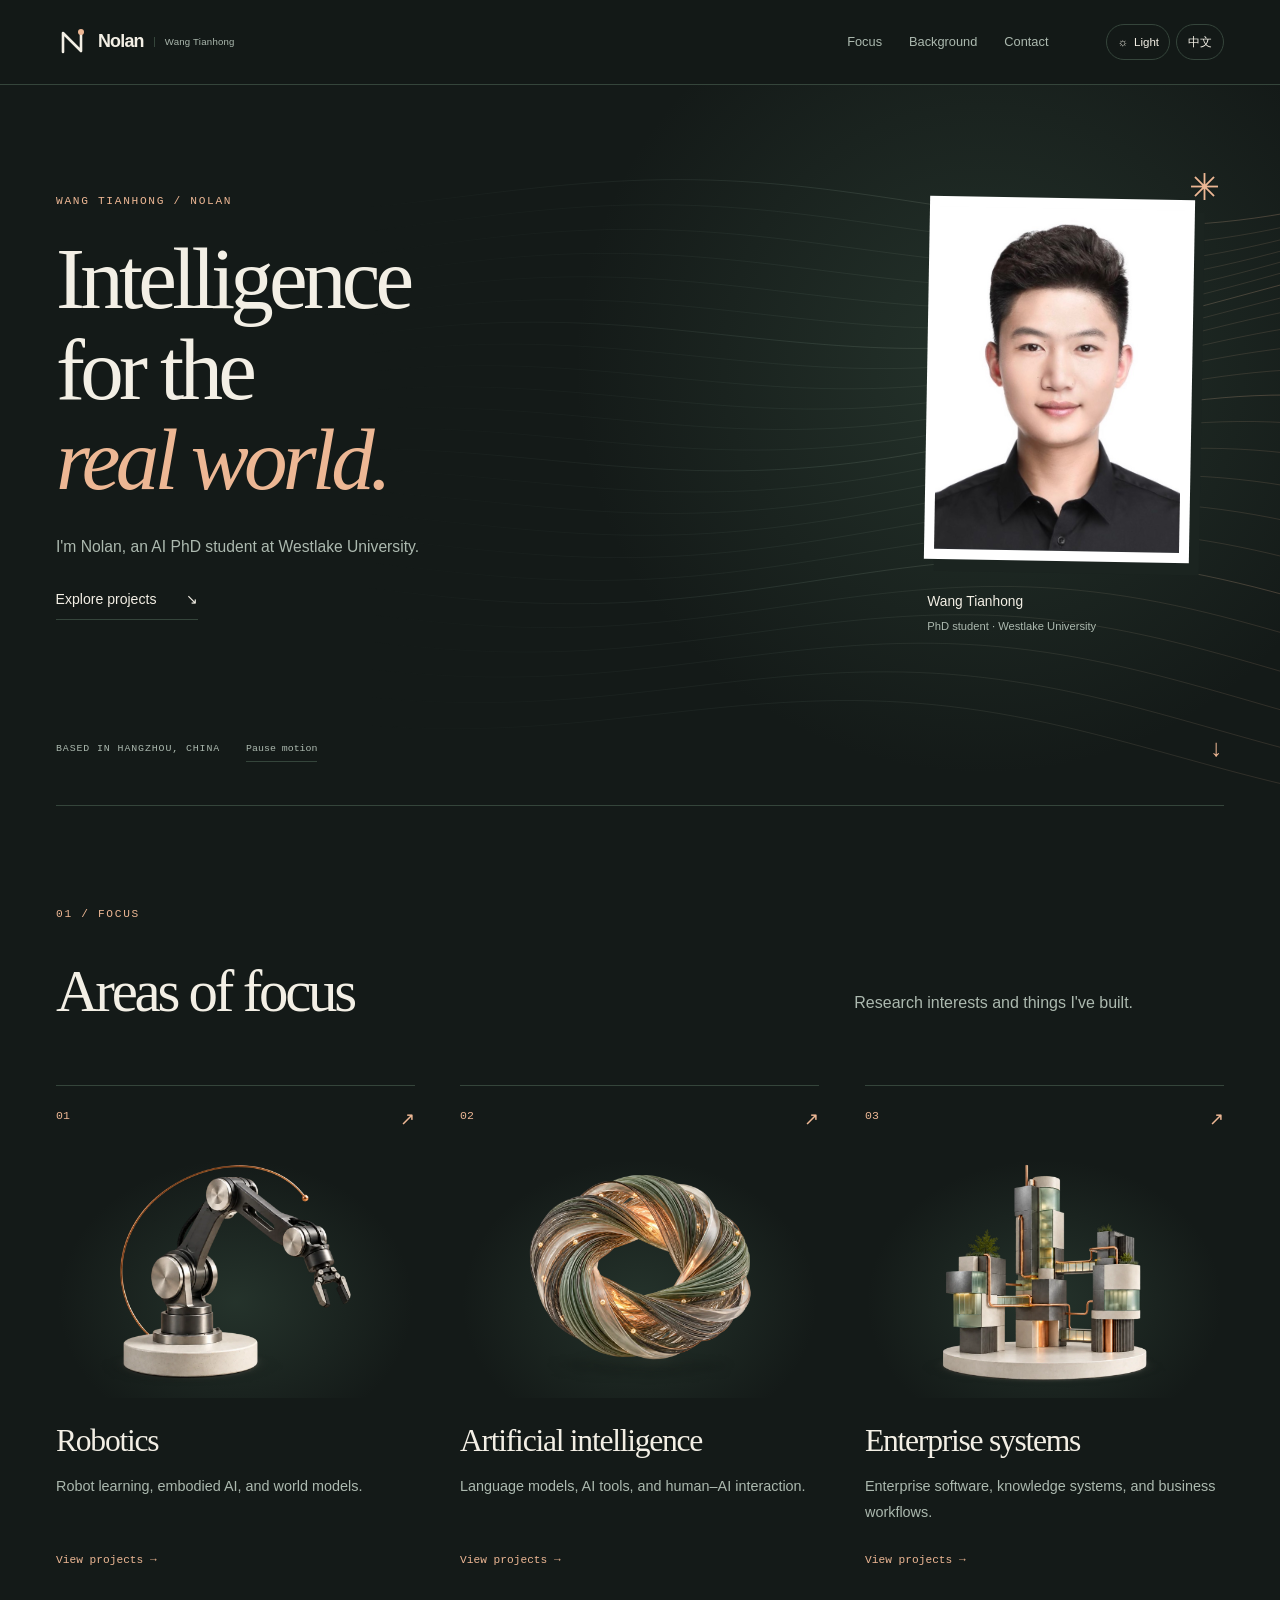
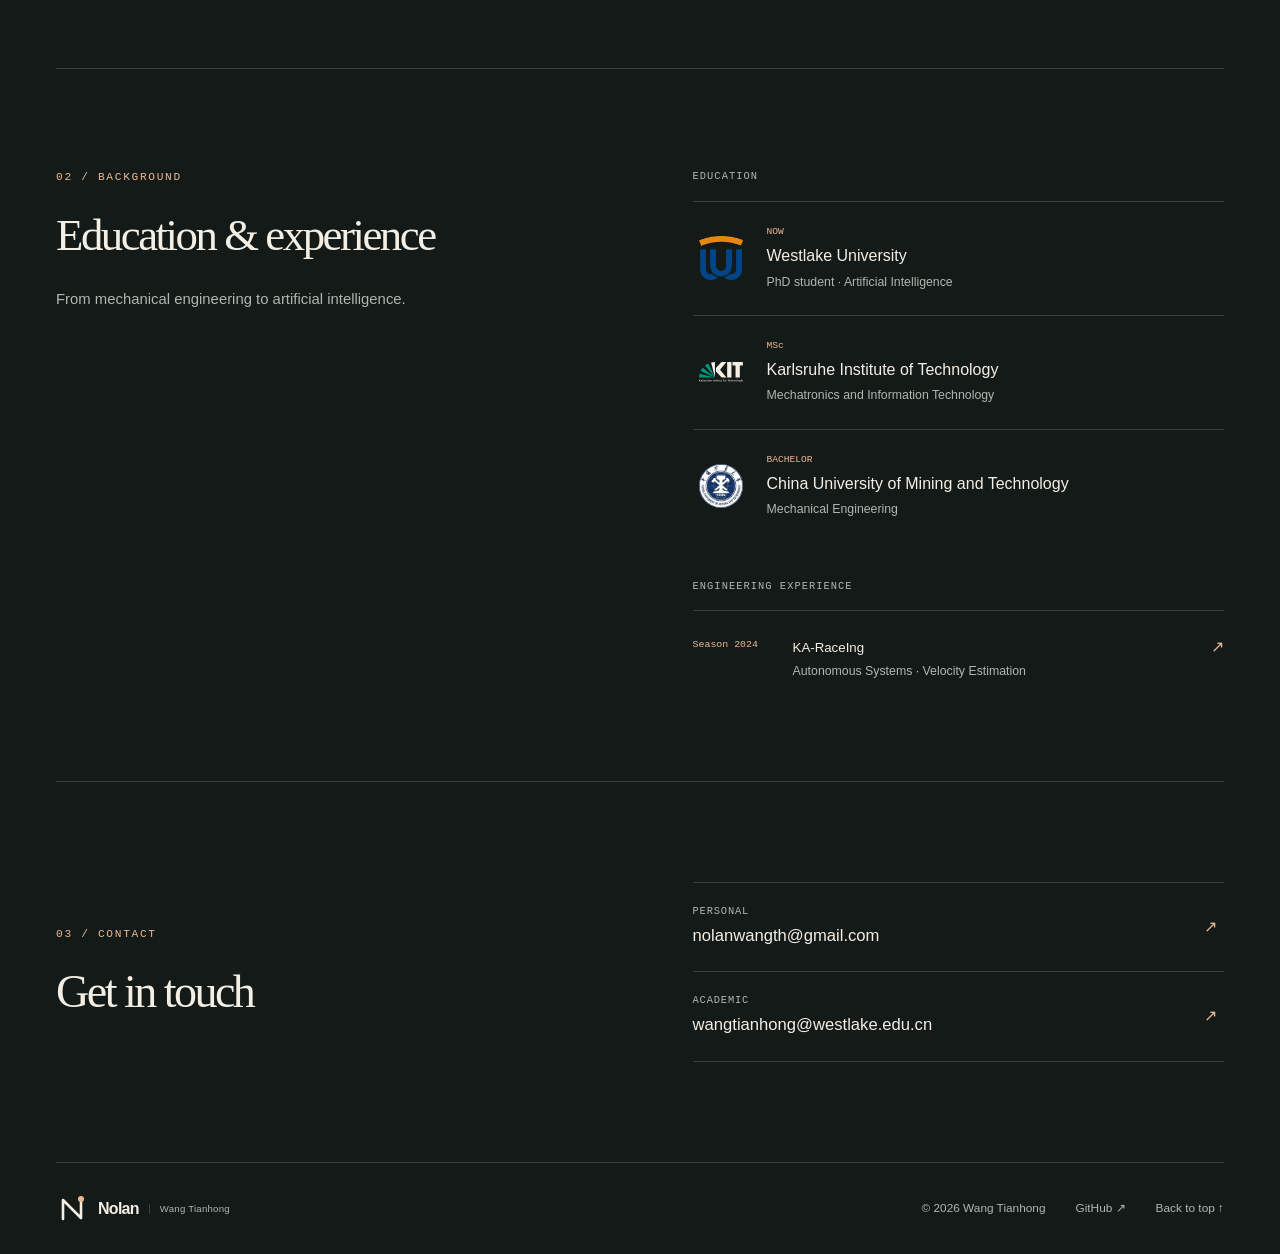
==== index.html @ 2c129ea7 "Draft Nolan identity and align Wang Tianhong bilingual names" ====
<!doctype html>
<html lang="en" data-theme="dark">
<head>
  <meta charset="utf-8">
  <meta name="viewport" content="width=device-width, initial-scale=1">
  <title>Nolan — Robotics, AI &amp; Systems</title>
  <meta name="description" content="Wang Tianhong (Nolan), AI PhD student at Westlake University. Research and engineering in robotics, artificial intelligence, and enterprise software.">
  <meta name="theme-color" content="#141a18">
  <meta property="og:title" content="Nolan — Robotics, AI &amp; Systems">
  <meta property="og:description" content="Wang Tianhong (Nolan), AI PhD student at Westlake University. Research and engineering in robotics, artificial intelligence, and enterprise software.">
  <meta property="og:type" content="website">
  <meta property="og:url" content="https://nolanwangth.github.io/">
  <link rel="canonical" href="https://nolanwangth.github.io/">
  <link rel="icon" type="image/svg+xml" href="assets/nolan-favicon.svg">
  <script src="preferences.js"></script>
  <link rel="stylesheet" href="style.css">
  <script src="content.js" defer></script>
  <script src="script.js" defer></script>
</head>
<body>
  <a class="skip" href="#main" data-i18n="skip">Skip to content</a>
  <div class="scroll-progress" aria-hidden="true"></div>
  <header class="header">
    <div class="header-inner wrap">
      <a class="brand" href="#main" aria-label="Nolan home" data-i18n-aria-label="brand.home"><svg class="brand-symbol" xmlns="http://www.w3.org/2000/svg" viewBox="0 0 32 32" aria-hidden="true" focusable="false"><path d="M7 26V7L25 25V6" fill="none" stroke="currentColor" stroke-width="2.6" stroke-linecap="round" stroke-linejoin="round"/><circle class="brand-node" cx="25" cy="6" r="3"/></svg><span class="brand-name">Nolan</span><span class="brand-identity" data-i18n="brand.identity">Wang Tianhong</span></a>
      <nav aria-label="Main navigation" data-i18n-aria-label="nav.label">
        <a href="#directions" data-i18n="nav.directions">Focus</a>
        <a href="#about" data-i18n="nav.about">Background</a>
        <a href="#contact" data-i18n="nav.contact">Contact</a>
      </nav>
      <div class="preferences" aria-label="Display preferences" data-i18n-aria-label="preferences">
        <button id="theme-toggle" type="button" aria-label="Switch to light theme"><span aria-hidden="true">☼</span><span class="control-label">Light</span></button>
        <button id="language-toggle" type="button" aria-label="切换到中文" lang="zh-CN">中文</button>
      </div>
    </div>
  </header>
  <main id="main">
    <section class="hero" aria-labelledby="hero-title">
      <canvas class="hero-field" aria-hidden="true"></canvas>
      <div class="hero-inner wrap">
        <div class="hero-copy">
          <p class="eyebrow" data-i18n="hero.identity">WANG TIANHONG / NOLAN</p>
          <h1 id="hero-title"><span data-i18n="hero.line1">Intelligence</span><span data-i18n="hero.line2">for the</span><em data-i18n="hero.line3">real world.</em></h1>
          <p class="hero-intro" data-i18n="hero.intro">I'm Nolan, an AI PhD student at Westlake University.</p>
          <a class="text-link" href="#directions"><span data-i18n="hero.explore">Explore projects</span><span aria-hidden="true">↘</span></a>
        </div>
        <figure class="portrait">
          <div class="photo-mat"><img src="assets/tianhong-wang.jpg" alt="Portrait of Wang Tianhong" data-i18n-alt="portrait.alt" width="598" height="837" fetchpriority="high"></div>
          <figcaption><strong data-i18n="portrait.name">Wang Tianhong</strong><span data-i18n="portrait.caption">PhD student · Westlake University</span></figcaption>
          <span class="portrait-mark" aria-hidden="true">✳</span>
        </figure>
        <div class="hero-foot"><span data-i18n="hero.location">BASED IN HANGZHOU, CHINA</span><button id="motion-toggle" type="button" aria-pressed="false" data-i18n="motion.pause">Pause motion</button><a href="#directions" aria-label="Scroll to directions" data-i18n-aria-label="hero.scroll">↓</a></div>
      </div>
    </section>

    <section class="section directions wrap" id="directions" aria-labelledby="directions-title">
      <div class="section-heading reveal" id="work">
        <p class="eyebrow" data-i18n="directions.eyebrow">01 / FOCUS</p>
        <h2 id="directions-title" data-i18n="directions.title">Areas of focus</h2>
        <p class="section-intro" data-i18n="directions.intro">Research interests and things I've built.</p>
      </div>
      <div class="direction-grid">
        <a class="direction reveal" href="robotics.html" data-direction="robotics"><span class="direction-index">01</span><span class="direction-visual"><img src="assets/direction-robotics-cutout.webp" alt="A sculptural robotic arm" data-i18n-alt="art.robotics" width="1200" height="800" loading="lazy" decoding="async"></span><h3 data-i18n="directions.robotics">Robotics</h3><p data-i18n="directions.roboticsText">Robot learning, embodied AI, and world models.</p><span class="direction-note" data-i18n="page.view">View projects →</span></a>
        <a class="direction reveal" href="ai.html" data-direction="ai"><span class="direction-index">02</span><span class="direction-visual"><img src="assets/direction-ai-cutout.webp" alt="A flowing sculpture of interwoven filaments" data-i18n-alt="art.ai" width="1200" height="800" loading="lazy" decoding="async"></span><h3 data-i18n="directions.ai">Artificial intelligence</h3><p data-i18n="directions.aiText">Language models, AI tools, and human–AI interaction.</p><span class="direction-note" data-i18n="page.view">View projects →</span></a>
        <a class="direction reveal" href="systems.html" data-direction="systems"><span class="direction-index">03</span><span class="direction-visual"><img src="assets/direction-systems-cutout.webp" alt="A modular architectural sculpture" data-i18n-alt="art.systems" width="1200" height="800" loading="lazy" decoding="async"></span><h3 data-i18n="directions.systems">Enterprise systems</h3><p data-i18n="directions.systemsText">Enterprise software, knowledge systems, and business workflows.</p><span class="direction-note" data-i18n="page.view">View projects →</span></a>
      </div>
    </section>


    <section class="section about wrap" id="about" aria-labelledby="about-title">
      <div class="about-copy reveal"><p class="eyebrow" data-i18n="about.eyebrow">02 / BACKGROUND</p><h2 id="about-title" data-i18n="about.title">Education &amp; experience</h2><p data-i18n="about.intro">From mechanical engineering to artificial intelligence.</p></div>
      <div class="background-list reveal" id="background">
        <h3 class="background-label" data-i18n="about.education">Education</h3>
        <article class="education-row">
          <span class="school-mark westlake-mark"><img src="assets/school-westlake.png" alt="Westlake University logo" data-i18n-alt="about.westlakeLogo" width="56" height="56" loading="lazy"></span>
          <div><span class="degree-label" data-i18n="about.now">NOW</span><h3 data-i18n="about.westlake">Westlake University</h3><p data-i18n="about.phd">PhD student · Artificial Intelligence</p></div>
        </article>
        <article class="education-row">
          <span class="school-mark kit-mark"><img class="kit-light" src="assets/school-kit.svg" alt="Karlsruhe Institute of Technology logo" data-i18n-alt="about.kitLogo" width="56" height="56" loading="lazy"><img class="kit-dark" src="assets/school-kit-dark.svg" alt="Karlsruhe Institute of Technology logo" data-i18n-alt="about.kitLogo" width="56" height="56" loading="lazy"></span>
          <div><span class="degree-label" data-i18n="about.msc">MSc</span><h3 data-i18n="about.kit">Karlsruhe Institute of Technology</h3><p data-i18n="about.master">Mechatronics and Information Technology</p></div>
        </article>
        <article class="education-row">
          <span class="school-mark cumt-mark"><img src="assets/school-cumt.jpg" alt="China University of Mining and Technology logo" data-i18n-alt="about.cumtLogo" width="56" height="56" loading="lazy"></span>
          <div><span class="degree-label" data-i18n="about.bachelorLabel">BACHELOR</span><h3 data-i18n="about.cumt">China University of Mining and Technology</h3><p data-i18n="about.bachelor">Mechanical Engineering</p></div>
        </article>
        <div class="experience-group">
          <h3 class="background-label" data-i18n="about.experience">Engineering experience</h3>
          <a class="racing-note" href="https://www.ka-raceing.de/" target="_blank" rel="noopener noreferrer"><span data-i18n="about.season">Season 2024</span><div><strong>KA-RaceIng</strong><p data-i18n="about.racing">Autonomous Systems · Velocity Estimation</p></div><span aria-hidden="true">↗</span></a>
        </div>
      </div>
    </section>

    <section class="section contact wrap" id="contact" aria-labelledby="contact-title">
      <div class="reveal"><p class="eyebrow" data-i18n="contact.eyebrow">03 / CONTACT</p><h2 id="contact-title" data-i18n="contact.title">Get in touch</h2></div>
      <address class="contact-list reveal">
        <a href="mailto:nolanwangth@gmail.com"><span data-i18n="contact.personal">Personal</span><strong>nolanwangth@gmail.com</strong><span aria-hidden="true">↗</span></a>
        <a href="mailto:wangtianhong@westlake.edu.cn"><span data-i18n="contact.academic">Academic</span><strong>wangtianhong@westlake.edu.cn</strong><span aria-hidden="true">↗</span></a>
      </address>
    </section>
  </main>
  <footer class="footer wrap"><a class="brand" href="#main" aria-label="Nolan home" data-i18n-aria-label="brand.home"><svg class="brand-symbol" xmlns="http://www.w3.org/2000/svg" viewBox="0 0 32 32" aria-hidden="true" focusable="false"><path d="M7 26V7L25 25V6" fill="none" stroke="currentColor" stroke-width="2.6" stroke-linecap="round" stroke-linejoin="round"/><circle class="brand-node" cx="25" cy="6" r="3"/></svg><span class="brand-name">Nolan</span><span class="brand-identity" data-i18n="brand.identity">Wang Tianhong</span></a><span data-i18n="footer.copyright">© 2026 Wang Tianhong</span><a href="https://github.com/Nolanwangth" target="_blank" rel="noopener noreferrer">GitHub ↗</a><a href="#main" data-i18n="footer.top">Back to top ↑</a></footer>
</body>
</html>
---- style.css ----
:root {
  color-scheme: dark;
  --bg: #141a18;
  --surface: #1b2420;
  --text: #f3efe5;
  --muted: #acb9af;
  --line: #35453b;
  --accent: #edb794;
  --glow: #567c6440;
  --field: 174, 207, 188;
  --field-accent: 237, 183, 148;
  --header: #141a18ed;
}
:root[data-theme="light"] {
  color-scheme: light;
  --bg: #f4f1e9;
  --surface: #e9e8de;
  --text: #202e27;
  --muted: #526157;
  --line: #c9d0c3;
  --accent: #965035;
  --glow: #9eb89a40;
  --field: 61, 102, 74;
  --field-accent: 143, 89, 53;
  --header: #f4f1e9ed;
}
* { box-sizing: border-box; }
html { scroll-behavior: smooth; scroll-padding-top: 110px; }
body { margin: 0; color: var(--text); background: var(--bg); font: 16px/1.65 -apple-system, BlinkMacSystemFont, "Segoe UI", "PingFang SC", sans-serif; -webkit-font-smoothing: antialiased; }
a { color: inherit; text-decoration: none; }
button { color: inherit; font: inherit; cursor: pointer; }
a, button { -webkit-tap-highlight-color: transparent; }
a:focus-visible, button:focus-visible { outline: 2px solid var(--accent); outline-offset: 6px; }
::selection { color: var(--bg); background: var(--accent); }
.wrap { width: min(1240px, calc(100% - 112px)); margin-inline: auto; }
.skip { position: fixed; z-index: 40; left: 20px; top: -100px; padding: 8px 16px; color: var(--bg); background: var(--text); }
.skip:focus { top: 12px; }
.eyebrow { margin: 0 0 24px; font: .7rem/1.5 "SFMono-Regular", Consolas, monospace; letter-spacing: .15em; color: var(--accent); }
h1, h2, h3, p { margin-top: 0; }
h1, h2 { font-family: Georgia, "Times New Roman", serif; font-weight: 400; letter-spacing: -.055em; }
h2 { font-size: clamp(2.5rem, 4.6vw, 4.5rem); line-height: 1.12; margin-bottom: 26px; }
h2 > span, h2 > em { display: block; }
h2 em { color: var(--accent); font-weight: 400; }
.text-link { display: inline-flex; align-items: center; gap: 30px; border-bottom: 1px solid var(--line); padding-bottom: 8px; font-size: .88rem; }
.text-link:hover { color: var(--accent); }
.text-link > span:last-child { transition: transform .25s; }
.text-link:hover > span:last-child { transform: translate(3px, -3px); }
.scroll-progress { position: fixed; top: 0; left: 0; height: 2px; width: 100%; transform: scaleX(0); transform-origin: left; background: var(--accent); z-index: 40; pointer-events: none; }

/* A compact, persistent navigation makes both preferences available everywhere. */
.header { position: sticky; top: 0; z-index: 20; background: var(--header); backdrop-filter: blur(16px); border-bottom: 1px solid var(--line); }
.header-inner { min-height: 84px; display: flex; align-items: center; justify-content: space-between; gap: 24px; }
.brand { display: inline-flex; align-items: center; gap: 10px; color: var(--text); font: 600 1.12rem/1.1 -apple-system, BlinkMacSystemFont, "Segoe UI", sans-serif; letter-spacing: -.045em; white-space: nowrap; }
.brand-symbol { display: block; width: 32px; height: 32px; flex: 0 0 auto; }
.brand-node { fill: var(--accent); }
.brand-identity { font-size: .6rem; font-weight: 400; letter-spacing: .025em; color: var(--muted); padding-left: 10px; border-left: 1px solid var(--line); }
.brand:hover .brand-node { fill: var(--text); }
.header nav { display: flex; gap: 27px; margin-left: auto; margin-right: 34px; }
.header nav a { color: var(--muted); font-size: .8rem; }
.header nav a:hover { color: var(--text); }
.preferences { display: flex; align-items: center; gap: 6px; }
.preferences button { min-height: 36px; padding: 6px 10px; background: transparent; border: 1px solid var(--line); border-radius: 100px; font-size: .72rem; white-space: nowrap; }
.preferences button:hover { background: var(--surface); border-color: var(--accent); }
#theme-toggle { display: flex; gap: 6px; align-items: center; }
#language-toggle { min-width: 48px; }

/* The opening introduces the person; an ambient field suggests motion and learning. */
.hero { position: relative; overflow: hidden; isolation: isolate; }
.hero::before { content: ""; position: absolute; z-index: -2; width: 850px; height: 850px; max-width: 100vw; right: -10%; top: -20%; background: radial-gradient(ellipse, var(--glow), transparent 68%); animation: glow-drift 16s ease-in-out infinite alternate; }
.hero::after { content: ""; position: absolute; z-index: -2; inset: 0; pointer-events: none; opacity: .3; background-image: radial-gradient(var(--line) .65px, transparent .65px); background-size: 24px 24px; mask-image: linear-gradient(110deg, transparent 30%, #000); }
.hero-field { position: absolute; z-index: -1; inset: 0; width: 100%; height: 100%; pointer-events: none; }
.hero-inner { display: grid; grid-template-columns: minmax(0, 1.5fr) minmax(250px, .65fr); gap: 30px 7%; align-items: center; padding-top: 84px; padding-bottom: 28px; min-height: 720px; }
.hero h1 { margin: 0 0 26px; font-size: clamp(4rem, 6.8vw, 6.6rem); line-height: 1.04; }
.hero h1 > span, .hero h1 > em { display: block; }
.hero h1 > em { color: var(--accent); font-weight: 400; }
.hero-intro { max-width: 505px; margin-bottom: 25px; font-size: .98rem; line-height: 1.85; color: var(--muted); }
.portrait { position: relative; width: min(100%, 265px); margin: 20px auto 0; animation: portrait-float 9s ease-in-out infinite; }
.photo-mat { background: #fff; padding: 10px; transform: rotate(1deg); box-shadow: 10px 12px 0 var(--surface); }
.portrait img { display: block; width: 100%; height: auto; }
.portrait figcaption { padding-top: 30px; }
.portrait figcaption strong { display: block; font-size: .86rem; font-weight: 500; }
.portrait figcaption > span { display: block; font-size: .7rem; color: var(--muted); margin-top: 3px; }
.portrait-mark { position: absolute; right: -28px; top: -40px; color: var(--accent); font-size: 2.3rem; animation: mark-turn 32s linear infinite; }
.hero-foot { grid-column: 1 / -1; display: flex; gap: 26px; align-items: center; margin-top: 48px; color: var(--muted); font: .62rem/1.5 "SFMono-Regular", Consolas, monospace; letter-spacing: .09em; }
.hero-foot > a { margin-left: auto; font-size: 1.5rem; color: var(--accent); }
#motion-toggle { padding: 4px 0; background: transparent; border: 0; border-bottom: 1px solid var(--line); font: inherit; letter-spacing: 0; }

/* Open columns and ruled lists replace the former project cards and diagrams. */
.section { padding-block: 100px; border-top: 1px solid var(--line); }
.section-heading { display: grid; grid-template-columns: minmax(0, 1.5fr) minmax(0, .8fr); gap: 12px 9%; }
.section-heading .eyebrow { grid-column: 1 / -1; }
.section-heading h2 { margin-bottom: 0; }
.section-heading .section-intro { align-self: end; margin-bottom: 8px; }
.section-intro { max-width: 530px; color: var(--muted); font-size: 1rem; }
.direction-grid { display: grid; grid-template-columns: repeat(3, minmax(0, 1fr)); gap: 45px; margin-top: 60px; }
.direction { display: flex; flex-direction: column; border-top: 1px solid var(--line); padding-top: 23px; container-type: inline-size; transition: border-color .25s; }
.direction:hover { border-color: var(--accent); }
.direction-index { display: flex; justify-content: space-between; font: .72rem monospace; color: var(--accent); margin-bottom: 28px; }
.direction-index::after { content: "↗"; font-size: 1.1rem; transition: transform .25s; }
.direction:hover .direction-index::after { transform: translate(3px, -3px); }
.direction-visual { display: block; aspect-ratio: 3 / 2; width: 100%; overflow: hidden; background: radial-gradient(ellipse at 50% 60%, var(--glow), transparent 70%); margin-bottom: 25px; }
.direction-visual img { display: block; width: 100%; height: 100%; object-fit: cover; transition: transform .8s cubic-bezier(.2,.65,.25,1); }
.direction:hover .direction-visual img { transform: scale(1.045); }
.direction h3 { margin-bottom: 16px; font: normal clamp(1.2rem, 2.15vw, 2rem)/1.12 Georgia, serif; font-size: clamp(1.2rem, 8.8cqw, 2.35rem); letter-spacing: -.04em; white-space: nowrap; }
.direction:hover h3 { color: var(--accent); }
.direction:focus-visible h3 { color: var(--accent); }
.direction p { color: var(--muted); font-size: .9rem; line-height: 1.8; margin-bottom: 26px; }
.direction-note { margin-top: auto; color: var(--accent); font: .7rem/1.5 "SFMono-Regular", Consolas, monospace; }
.work-heading { display: flex; justify-content: space-between; align-items: end; gap: 30px; margin-bottom: 38px; }
.work-heading h2 { margin-bottom: 0; }
.work-heading .text-link { white-space: nowrap; }
.work-list { border-top: 1px solid var(--line); }
.work-row { display: grid; grid-template-columns: 120px minmax(0, 1fr) 28px; gap: 28px; align-items: center; padding: 28px 0; border-bottom: 1px solid var(--line); }
.work-category { font: .67rem/1.5 "SFMono-Regular", Consolas, monospace; color: var(--muted); }
.work-row h3 { margin: 0 0 5px; font: normal 1.85rem/1.2 Georgia, serif; letter-spacing: -.04em; }
.work-row p { color: var(--muted); font-size: .88rem; margin-bottom: 0; }
.work-row > div { transition: transform .3s ease; }
.work-row:hover > div { transform: translateX(7px); }
.work-row:hover h3 { color: var(--accent); }
.arrow { font-size: 1.3rem; color: var(--accent); transition: transform .3s ease; }
.work-row:hover .arrow { transform: translate(3px, -3px); }
.about { display: grid; grid-template-columns: minmax(0, 1fr) minmax(0, 1fr); gap: 9%; }
.about h2 { font-size: clamp(2.2rem, 3.5vw, 3.5rem); }
.about-copy > p:last-child { max-width: 470px; color: var(--muted); font-size: .93rem; line-height: 1.85; }
.background-list { align-self: center; }
.background-label { color: var(--muted); font: .65rem/1.5 "SFMono-Regular", Consolas, monospace; letter-spacing: .1em; text-transform: uppercase; margin-bottom: 16px; }
.education-row, .racing-note { display: grid; grid-template-columns: 56px minmax(0, 1fr); gap: 18px; border-top: 1px solid var(--line); padding: 23px 0; }
.degree-label { display: block; color: var(--accent); font: .6rem/1.5 "SFMono-Regular", Consolas, monospace; margin-bottom: 5px; }
.school-mark { display: grid; place-items: center; width: 56px; height: 56px; padding: 6px; align-self: center; }
.school-mark img { display: block; width: 100%; height: 100%; object-fit: contain; }
.westlake-mark img { object-fit: cover; object-position: left center; }
.kit-mark .kit-dark { display: none; }
[data-theme="dark"] .kit-mark .kit-light { display: none; }
[data-theme="dark"] .kit-mark .kit-dark { display: block; }
.cumt-mark img { border-radius: 50%; }
.experience-group { margin-top: 36px; }
.racing-note > span:first-child { color: var(--accent); font: .62rem/1.6 "SFMono-Regular", Consolas, monospace; padding-top: 3px; }
.education-row h3 { font-size: 1rem; font-weight: 500; line-height: 1.45; margin-bottom: 4px; }
.education-row p, .racing-note p { color: var(--muted); font-size: .77rem; margin-bottom: 0; }
.racing-note { grid-template-columns: 82px minmax(0, 1fr) auto; padding-bottom: 0; }
.racing-note strong { font-size: .83rem; font-weight: 500; }
.racing-note > span:last-child { color: var(--accent); }
.contact { display: grid; grid-template-columns: minmax(0, 1fr) minmax(0, 1fr); align-items: center; gap: 9%; }
.contact h2 { font-size: clamp(2.5rem, 3.6vw, 3.6rem); margin: 0; }
.contact-list { font-style: normal; }
.contact-list a { display: grid; grid-template-columns: minmax(0, 1fr) 20px; gap: 5px 16px; padding: 22px 0; border-bottom: 1px solid var(--line); }
.contact-list a:first-child { border-top: 1px solid var(--line); }
.contact-list a > span:first-child { color: var(--muted); font: .65rem monospace; text-transform: uppercase; letter-spacing: .08em; }
.contact-list strong { grid-column: 1; font-size: clamp(.83rem, 1.3vw, 1.1rem); font-weight: 400; overflow-wrap: anywhere; }
.contact-list a > span:last-child { grid-column: 2; grid-row: 1 / 3; align-self: center; color: var(--accent); }
.contact-list a:hover strong { color: var(--accent); }
.footer { display: flex; align-items: center; gap: 30px; border-top: 1px solid var(--line); padding-block: 30px; font-size: .74rem; color: var(--muted); }
.footer .brand { color: var(--text); font-size: 1rem; margin-right: auto; }
.footer a:hover { color: var(--accent); }

/* Independent direction pages use the same palette and a quieter opening. */
.direction-hero { position: relative; isolation: isolate; overflow: hidden; padding-block: 42px 70px; }
.back-link { margin-bottom: 80px; color: var(--muted); font-size: .76rem; }
.direction-hero h1 { margin-bottom: 22px; font-size: clamp(1.6rem, 6.5vw, 5.7rem); line-height: 1.12; white-space: nowrap; }
.direction-summary { max-width: 650px; color: var(--muted); font-size: 1.05rem; margin-bottom: 0; }
.direction-page #motion-toggle { display: block; margin-top: 24px; color: var(--muted); font-size: .66rem; }
.direction-hero > h1, .direction-summary { animation: rise-in .7s both; }
.direction-summary { animation-delay: .12s; }
.direction-orbit { position: absolute; z-index: -1; width: 380px; height: 380px; right: -60px; top: -60px; opacity: .25; pointer-events: none; }
.direction-orbit span { position: absolute; inset: 10%; border: 1px solid var(--accent); border-radius: 50%; animation: orbit-turn 24s linear infinite; }
.direction-orbit span:nth-child(2) { inset: 20%; animation-direction: reverse; animation-duration: 32s; }
.direction-orbit span:nth-child(3) { inset: 30%; animation-duration: 18s; }
.direction-orbit span::after { content: ""; position: absolute; top: 50%; left: -3px; width: 6px; height: 6px; background: var(--accent); border-radius: 50%; }
.project-section-heading { display: flex; align-items: center; justify-content: space-between; gap: 20px; margin-bottom: 22px; }
.project-section-heading h2 { font: 400 .78rem/1.5 -apple-system, BlinkMacSystemFont, "Segoe UI", sans-serif; letter-spacing: .02em; margin: 0; color: var(--muted); }
.project-section-heading > span { color: var(--accent); font: .7rem monospace; }
.direction-switch { margin-top: 76px; padding-block: 28px; border-top: 1px solid var(--line); }
.direction-switch .eyebrow { margin-bottom: 16px; font-size: .6rem; }
.direction-switch > div { display: flex; flex-wrap: wrap; gap: 18px 35px; }
.direction-switch a { font-size: .88rem; color: var(--muted); padding-bottom: 5px; border-bottom: 1px solid transparent; }
.direction-switch a:hover, .direction-switch a[aria-current="page"] { color: var(--accent); border-color: var(--accent); }
.page-contact { margin-block: 10px 65px; }
@keyframes orbit-turn { to { transform: rotate(360deg); } }

/* Motion never hides content unless the observer has been initialized. */
@keyframes glow-drift { to { transform: translate(-8%, 8%) scale(1.15); } }
@keyframes portrait-float { 50% { transform: translateY(-7px); } }
@keyframes mark-turn { to { transform: rotate(360deg); } }
@keyframes rise-in { from { opacity: 0; transform: translateY(18px); } to { opacity: 1; transform: translateY(0); } }
.hero-copy > * { animation: rise-in .75s both; }
.hero-copy > :nth-child(2) { animation-delay: .1s; }
.hero-copy > :nth-child(3) { animation-delay: .2s; }
.hero-copy > :nth-child(4) { animation-delay: .3s; }
.motion-ready .reveal { opacity: 0; transform: translateY(22px); transition: opacity .7s ease, transform .7s ease; }
.motion-ready .reveal.is-visible { opacity: 1; transform: none; }
.direction:nth-child(2) { transition-delay: .08s; }
.direction:nth-child(3) { transition-delay: .16s; }
html.motion-paused { scroll-behavior: auto; }
.motion-paused *, .motion-paused *::before, .motion-paused *::after { animation: none !important; transition: none !important; }
.motion-paused .reveal { opacity: 1; transform: none; }
:lang(zh-CN) h1, :lang(zh-CN) h2, :lang(zh-CN) .direction h3 { font-family: "Songti SC", "Noto Serif CJK SC", "STSong", serif; letter-spacing: -.02em; }
:lang(zh-CN) h1 { line-height: 1.22; font-size: clamp(3.5rem, 5.6vw, 5.6rem); }
:lang(zh-CN) h2 { line-height: 1.35; }
:lang(zh-CN) h1 em, :lang(zh-CN) h2 em { font-style: normal; }
:lang(zh-CN) .hero-intro, :lang(zh-CN) .direction p, :lang(zh-CN) .about-copy > p:last-child { line-height: 2; }
@media (max-width: 1000px) {
  .wrap { width: calc(100% - 64px); }
  .header nav { gap: 20px; margin-right: 12px; }
  .hero-inner { gap: 35px; grid-template-columns: minmax(0, 1fr) 235px; }
  .hero h1 { font-size: 4.6rem; }
  :lang(zh-CN) .hero h1 { font-size: 3.9rem; }
  .direction-grid { gap: 28px; }
  .about, .contact { gap: 6%; }
}
@media (max-width: 740px) {
  html { scroll-padding-top: 140px; }
  .wrap { width: calc(100% - 40px); }
  .header-inner { flex-wrap: wrap; gap: 12px; padding-block: 16px 12px; min-height: 0; }
  .header .brand { font-size: 1rem; gap: 8px; }
  .header .brand-symbol { width: 26px; height: 26px; }
  .preferences { margin-left: auto; }
  .header nav { order: 3; width: 100%; margin: 0; justify-content: space-between; gap: 12px; }
  .header nav a { font-size: .74rem; }
  .hero-inner { grid-template-columns: 1fr; padding-top: 50px; gap: 40px; }
  .hero h1 { font-size: clamp(3.3rem, 9.7vw, 4.6rem); }
  :lang(zh-CN) .hero h1 { font-size: clamp(2.8rem, 9vw, 4rem); }
  .hero-intro { max-width: 480px; font-size: .91rem; }
  .portrait { width: 220px; margin: 0 16px 0 auto; }
  .portrait-mark { right: -16px; top: -30px; font-size: 1.8rem; }
  .hero-foot { margin-top: 4px; gap: 16px; font-size: .54rem; letter-spacing: .04em; }
  .section { padding-block: 66px; }
  h2 { font-size: clamp(2.3rem, 7vw, 3.4rem); }
  .section-heading { display: block; }
  .section-heading h2 { margin-bottom: 24px; }
  .direction-grid { grid-template-columns: 1fr; gap: 32px; margin-top: 36px; }
  .direction { display: grid; grid-template-columns: 28px minmax(0, 1fr); gap: 10px 16px; }
  .direction-index { grid-column: 1; grid-row: 1; margin: 7px 0 0; }
  .direction-index::after { display: none; }
  .direction h3 { grid-column: 2; grid-row: 1; margin: 0; font-size: clamp(1.2rem, 8.8cqw, 2rem); }
  .direction-visual { grid-column: 1 / -1; grid-row: 2; margin-block: 10px 8px; }
  .direction p { grid-column: 1 / -1; grid-row: 3; margin-bottom: 2px; }
  .direction-note { grid-column: 1 / -1; grid-row: 4; }
  .work-heading { display: block; }
  .work-heading .text-link { margin-top: 22px; }
  .work-row { grid-template-columns: minmax(0, 1fr) 22px; gap: 9px; padding-block: 23px; }
  .work-category { grid-column: 1; }
  .work-row > div { grid-column: 1; }
  .work-row .arrow { grid-column: 2; grid-row: 1 / 3; }
  .work-row h3 { font-size: 1.65rem; }
  .work-row p { font-size: .84rem; }
  .about, .contact { grid-template-columns: 1fr; gap: 28px; }
  .about h2, .contact h2 { font-size: clamp(2rem, 6.5vw, 3rem); }
  .contact-list strong { font-size: .95rem; }
  .footer { flex-wrap: wrap; gap: 18px; font-size: .68rem; }
  .footer .brand { width: 100%; }
  .direction-hero { padding-block: 28px 48px; }
  .back-link { margin-bottom: 55px; }
  .direction-summary { font-size: .91rem; }
  .direction-orbit { width: 250px; height: 250px; right: -100px; opacity: .16; }
  .direction-switch { margin-top: 52px; }
  .direction-switch > div { gap: 14px 22px; }
  .direction-switch a { font-size: .76rem; }
}
@media (max-width: 360px) {
  .hero-foot { flex-wrap: wrap; }
  .hero h1 { font-size: 3rem; }
  .preferences button { padding-inline: 8px; }
  .contact-list strong { font-size: .86rem; }
}
@media (prefers-reduced-motion: reduce) {
  html { scroll-behavior: auto; }
  *, *::before, *::after { animation: none !important; transition: none !important; }
  .motion-ready .reveal { opacity: 1; transform: none; }
}

@media (max-width: 360px) {
  .header .brand { font-size: .9rem; gap: 6px; }
  .header .brand-symbol { width: 22px; height: 22px; }
  .header .brand-identity { font-size: .5rem; padding-left: 8px; }
}
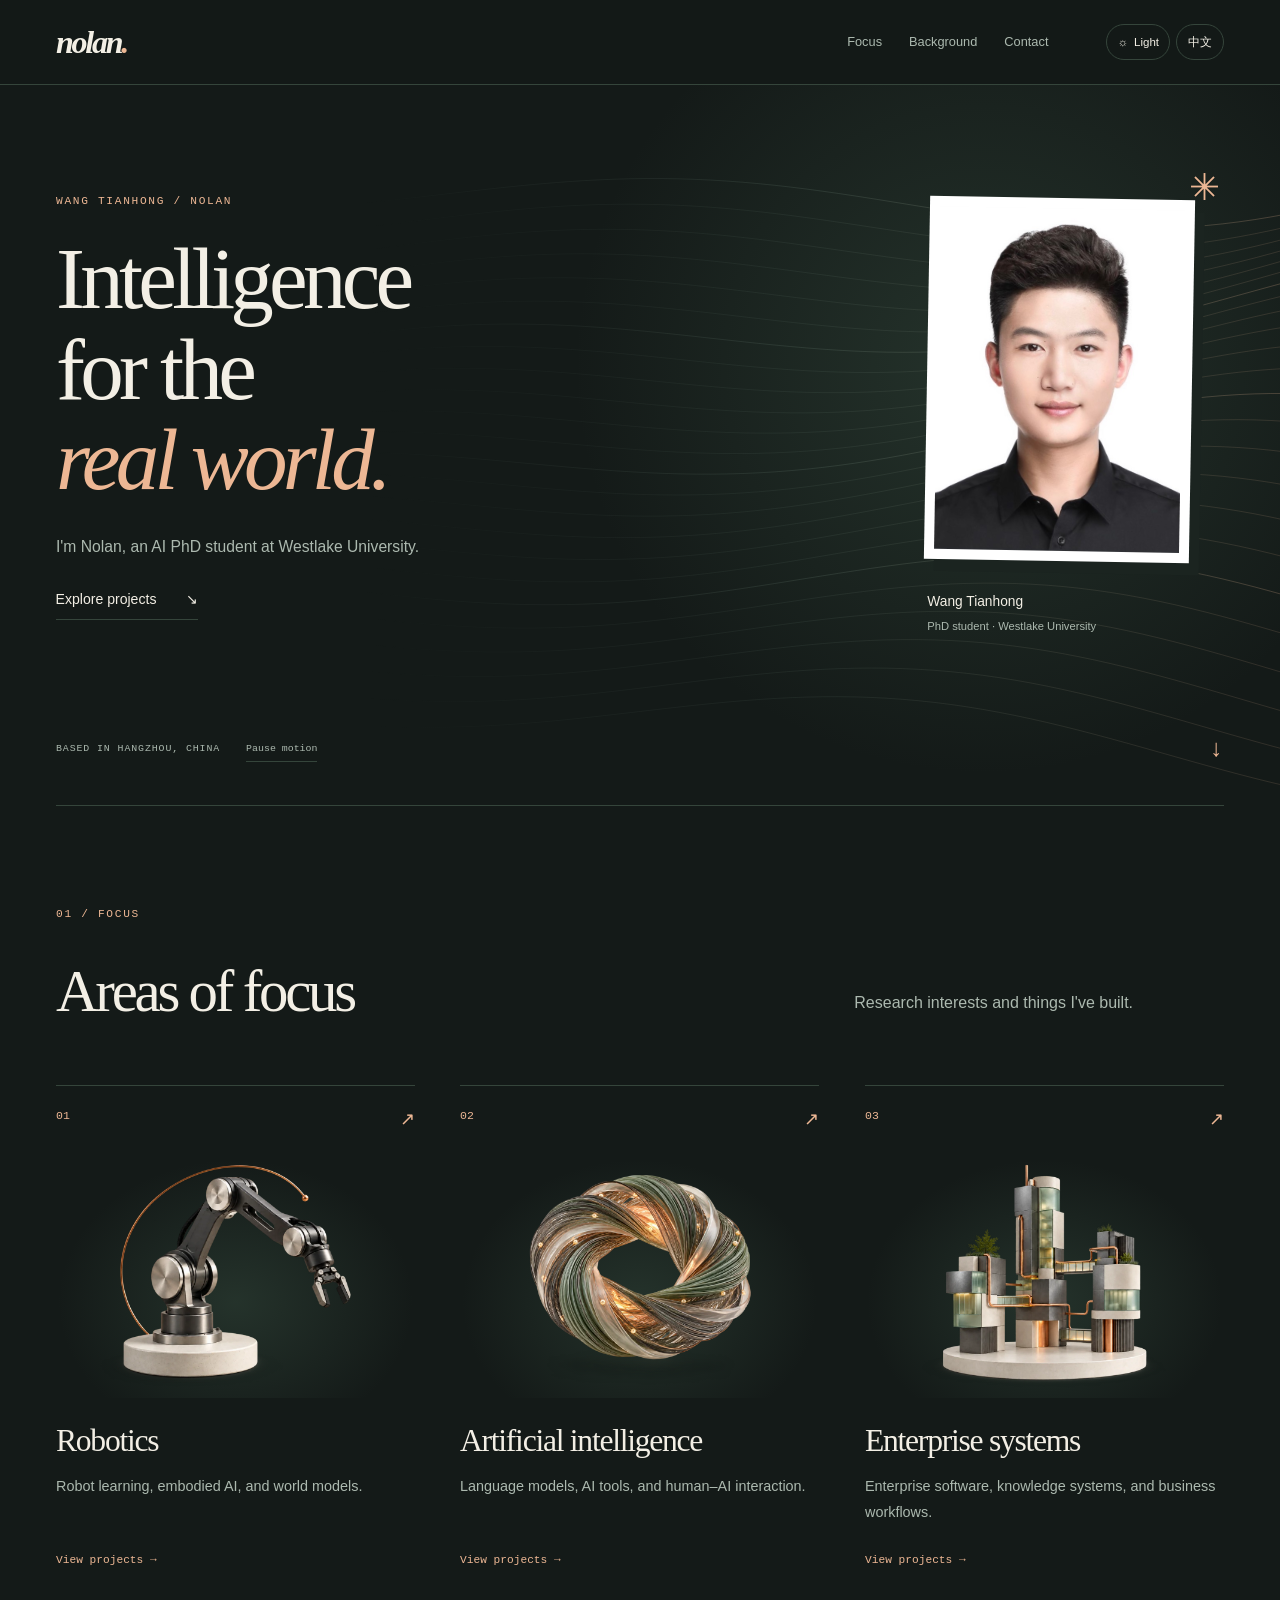
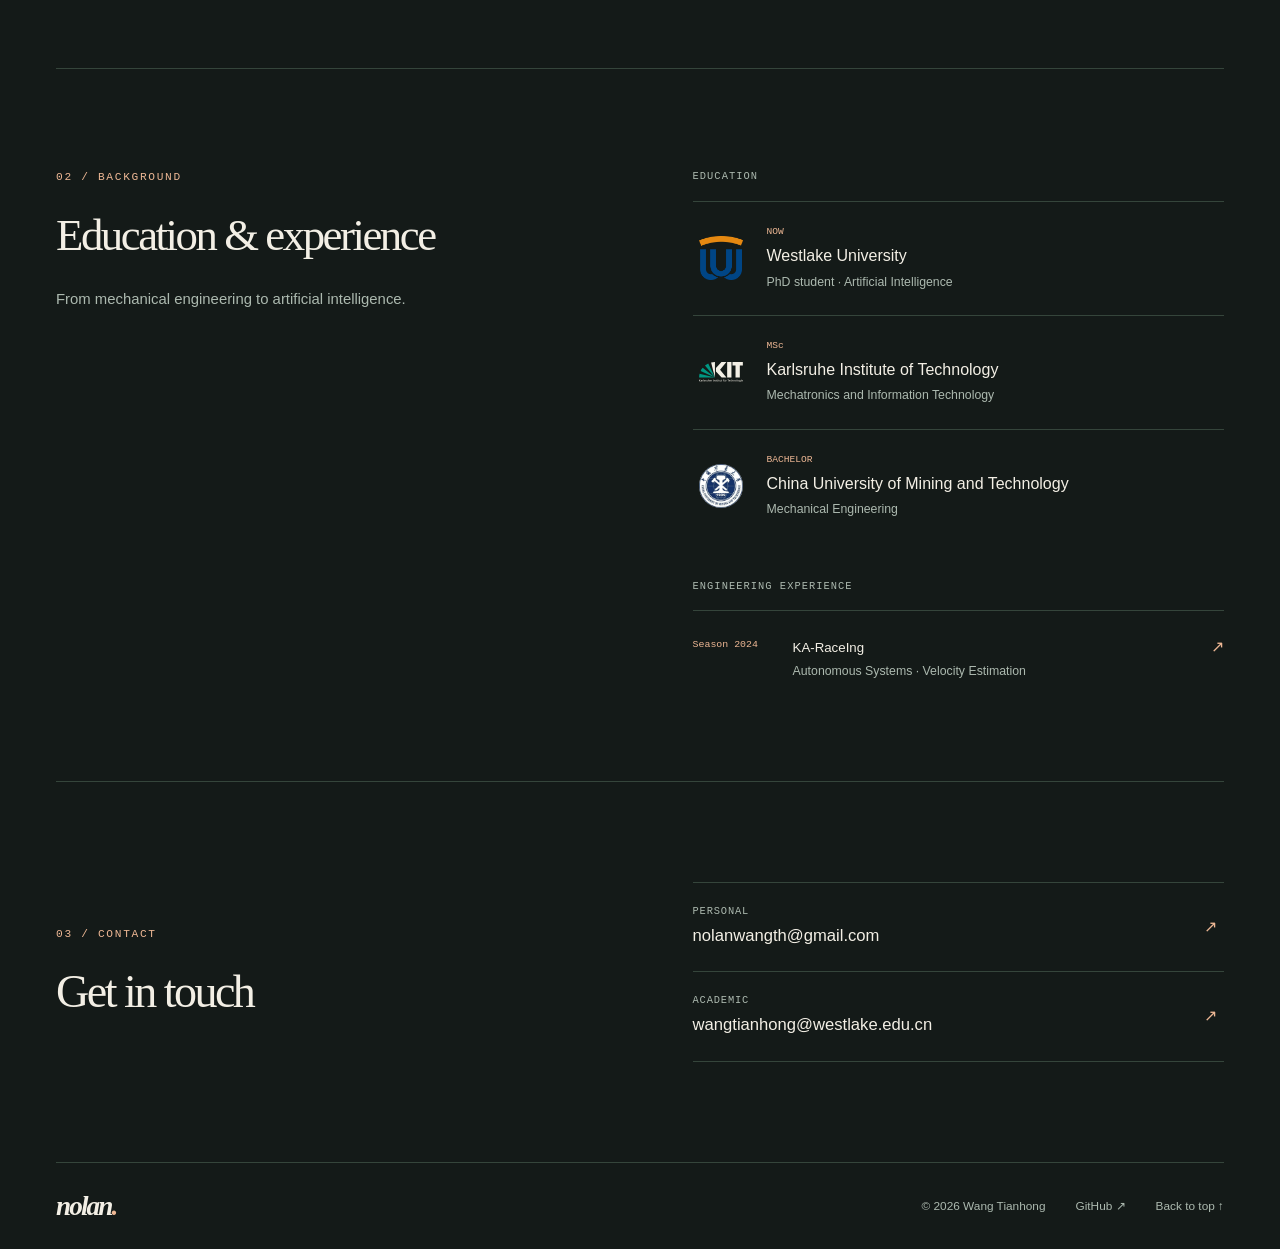
==== commit 53eb66ba: "Restore original wordmark while retaining corrected bilingual names" ====
--- a/index.html
+++ b/index.html
@@ -3,15 +3,15 @@
 <head>
   <meta charset="utf-8">
   <meta name="viewport" content="width=device-width, initial-scale=1">
-  <title>Nolan — Robotics, AI &amp; Systems</title>
+  <title>Nolan · Wang Tianhong — Robotics, AI &amp; Systems</title>
   <meta name="description" content="Wang Tianhong (Nolan), AI PhD student at Westlake University. Research and engineering in robotics, artificial intelligence, and enterprise software.">
   <meta name="theme-color" content="#141a18">
-  <meta property="og:title" content="Nolan — Robotics, AI &amp; Systems">
+  <meta property="og:title" content="Nolan · Wang Tianhong — Robotics, AI &amp; Systems">
   <meta property="og:description" content="Wang Tianhong (Nolan), AI PhD student at Westlake University. Research and engineering in robotics, artificial intelligence, and enterprise software.">
   <meta property="og:type" content="website">
   <meta property="og:url" content="https://nolanwangth.github.io/">
   <link rel="canonical" href="https://nolanwangth.github.io/">
-  <link rel="icon" type="image/svg+xml" href="assets/nolan-favicon.svg">
+  <link rel="icon" type="image/svg+xml" href="data:image/svg+xml,%3Csvg xmlns='http://www.w3.org/2000/svg' viewBox='0 0 64 64'%3E%3Crect width='64' height='64' rx='14' fill='%23141a18'/%3E%3Cpath d='M18 46V18h6l16 22V18h6v28h-6L24 24v22z' fill='%23edb794'/%3E%3C/svg%3E">
   <script src="preferences.js"></script>
   <link rel="stylesheet" href="style.css">
   <script src="content.js" defer></script>
@@ -22,7 +22,7 @@
   <div class="scroll-progress" aria-hidden="true"></div>
   <header class="header">
     <div class="header-inner wrap">
-      <a class="brand" href="#main" aria-label="Nolan home" data-i18n-aria-label="brand.home"><svg class="brand-symbol" xmlns="http://www.w3.org/2000/svg" viewBox="0 0 32 32" aria-hidden="true" focusable="false"><path d="M7 26V7L25 25V6" fill="none" stroke="currentColor" stroke-width="2.6" stroke-linecap="round" stroke-linejoin="round"/><circle class="brand-node" cx="25" cy="6" r="3"/></svg><span class="brand-name">Nolan</span><span class="brand-identity" data-i18n="brand.identity">Wang Tianhong</span></a>
+      <a class="brand" href="#main" aria-label="Nolan home" data-i18n-aria-label="brand.home">nolan<span>.</span></a>
       <nav aria-label="Main navigation" data-i18n-aria-label="nav.label">
         <a href="#directions" data-i18n="nav.directions">Focus</a>
         <a href="#about" data-i18n="nav.about">Background</a>
@@ -98,6 +98,6 @@
       </address>
     </section>
   </main>
-  <footer class="footer wrap"><a class="brand" href="#main" aria-label="Nolan home" data-i18n-aria-label="brand.home"><svg class="brand-symbol" xmlns="http://www.w3.org/2000/svg" viewBox="0 0 32 32" aria-hidden="true" focusable="false"><path d="M7 26V7L25 25V6" fill="none" stroke="currentColor" stroke-width="2.6" stroke-linecap="round" stroke-linejoin="round"/><circle class="brand-node" cx="25" cy="6" r="3"/></svg><span class="brand-name">Nolan</span><span class="brand-identity" data-i18n="brand.identity">Wang Tianhong</span></a><span data-i18n="footer.copyright">© 2026 Wang Tianhong</span><a href="https://github.com/Nolanwangth" target="_blank" rel="noopener noreferrer">GitHub ↗</a><a href="#main" data-i18n="footer.top">Back to top ↑</a></footer>
+  <footer class="footer wrap"><a class="brand" href="#main" aria-label="Nolan home" data-i18n-aria-label="brand.home">nolan<span>.</span></a><span data-i18n="footer.copyright">© 2026 Wang Tianhong</span><a href="https://github.com/Nolanwangth" target="_blank" rel="noopener noreferrer">GitHub ↗</a><a href="#main" data-i18n="footer.top">Back to top ↑</a></footer>
 </body>
 </html>
--- a/style.css
+++ b/style.css
@@ -50,11 +50,8 @@
 /* A compact, persistent navigation makes both preferences available everywhere. */
 .header { position: sticky; top: 0; z-index: 20; background: var(--header); backdrop-filter: blur(16px); border-bottom: 1px solid var(--line); }
 .header-inner { min-height: 84px; display: flex; align-items: center; justify-content: space-between; gap: 24px; }
-.brand { display: inline-flex; align-items: center; gap: 10px; color: var(--text); font: 600 1.12rem/1.1 -apple-system, BlinkMacSystemFont, "Segoe UI", sans-serif; letter-spacing: -.045em; white-space: nowrap; }
-.brand-symbol { display: block; width: 32px; height: 32px; flex: 0 0 auto; }
-.brand-node { fill: var(--accent); }
-.brand-identity { font-size: .6rem; font-weight: 400; letter-spacing: .025em; color: var(--muted); padding-left: 10px; border-left: 1px solid var(--line); }
-.brand:hover .brand-node { fill: var(--text); }
+.brand { font: italic 600 2rem/1 Georgia, serif; letter-spacing: -.07em; }
+.brand span { color: var(--accent); }
 .header nav { display: flex; gap: 27px; margin-left: auto; margin-right: 34px; }
 .header nav a { color: var(--muted); font-size: .8rem; }
 .header nav a:hover { color: var(--text); }
@@ -150,7 +147,7 @@
 .contact-list a > span:last-child { grid-column: 2; grid-row: 1 / 3; align-self: center; color: var(--accent); }
 .contact-list a:hover strong { color: var(--accent); }
 .footer { display: flex; align-items: center; gap: 30px; border-top: 1px solid var(--line); padding-block: 30px; font-size: .74rem; color: var(--muted); }
-.footer .brand { color: var(--text); font-size: 1rem; margin-right: auto; }
+.footer .brand { color: var(--text); font-size: 1.7rem; margin-right: auto; }
 .footer a:hover { color: var(--accent); }
 
 /* Independent direction pages use the same palette and a quieter opening. */
@@ -211,8 +208,7 @@
   html { scroll-padding-top: 140px; }
   .wrap { width: calc(100% - 40px); }
   .header-inner { flex-wrap: wrap; gap: 12px; padding-block: 16px 12px; min-height: 0; }
-  .header .brand { font-size: 1rem; gap: 8px; }
-  .header .brand-symbol { width: 26px; height: 26px; }
+  .header .brand { font-size: 1.75rem; }
   .preferences { margin-left: auto; }
   .header nav { order: 3; width: 100%; margin: 0; justify-content: space-between; gap: 12px; }
   .header nav a { font-size: .74rem; }
@@ -267,9 +263,3 @@
   *, *::before, *::after { animation: none !important; transition: none !important; }
   .motion-ready .reveal { opacity: 1; transform: none; }
 }
-
-@media (max-width: 360px) {
-  .header .brand { font-size: .9rem; gap: 6px; }
-  .header .brand-symbol { width: 22px; height: 22px; }
-  .header .brand-identity { font-size: .5rem; padding-left: 8px; }
-}
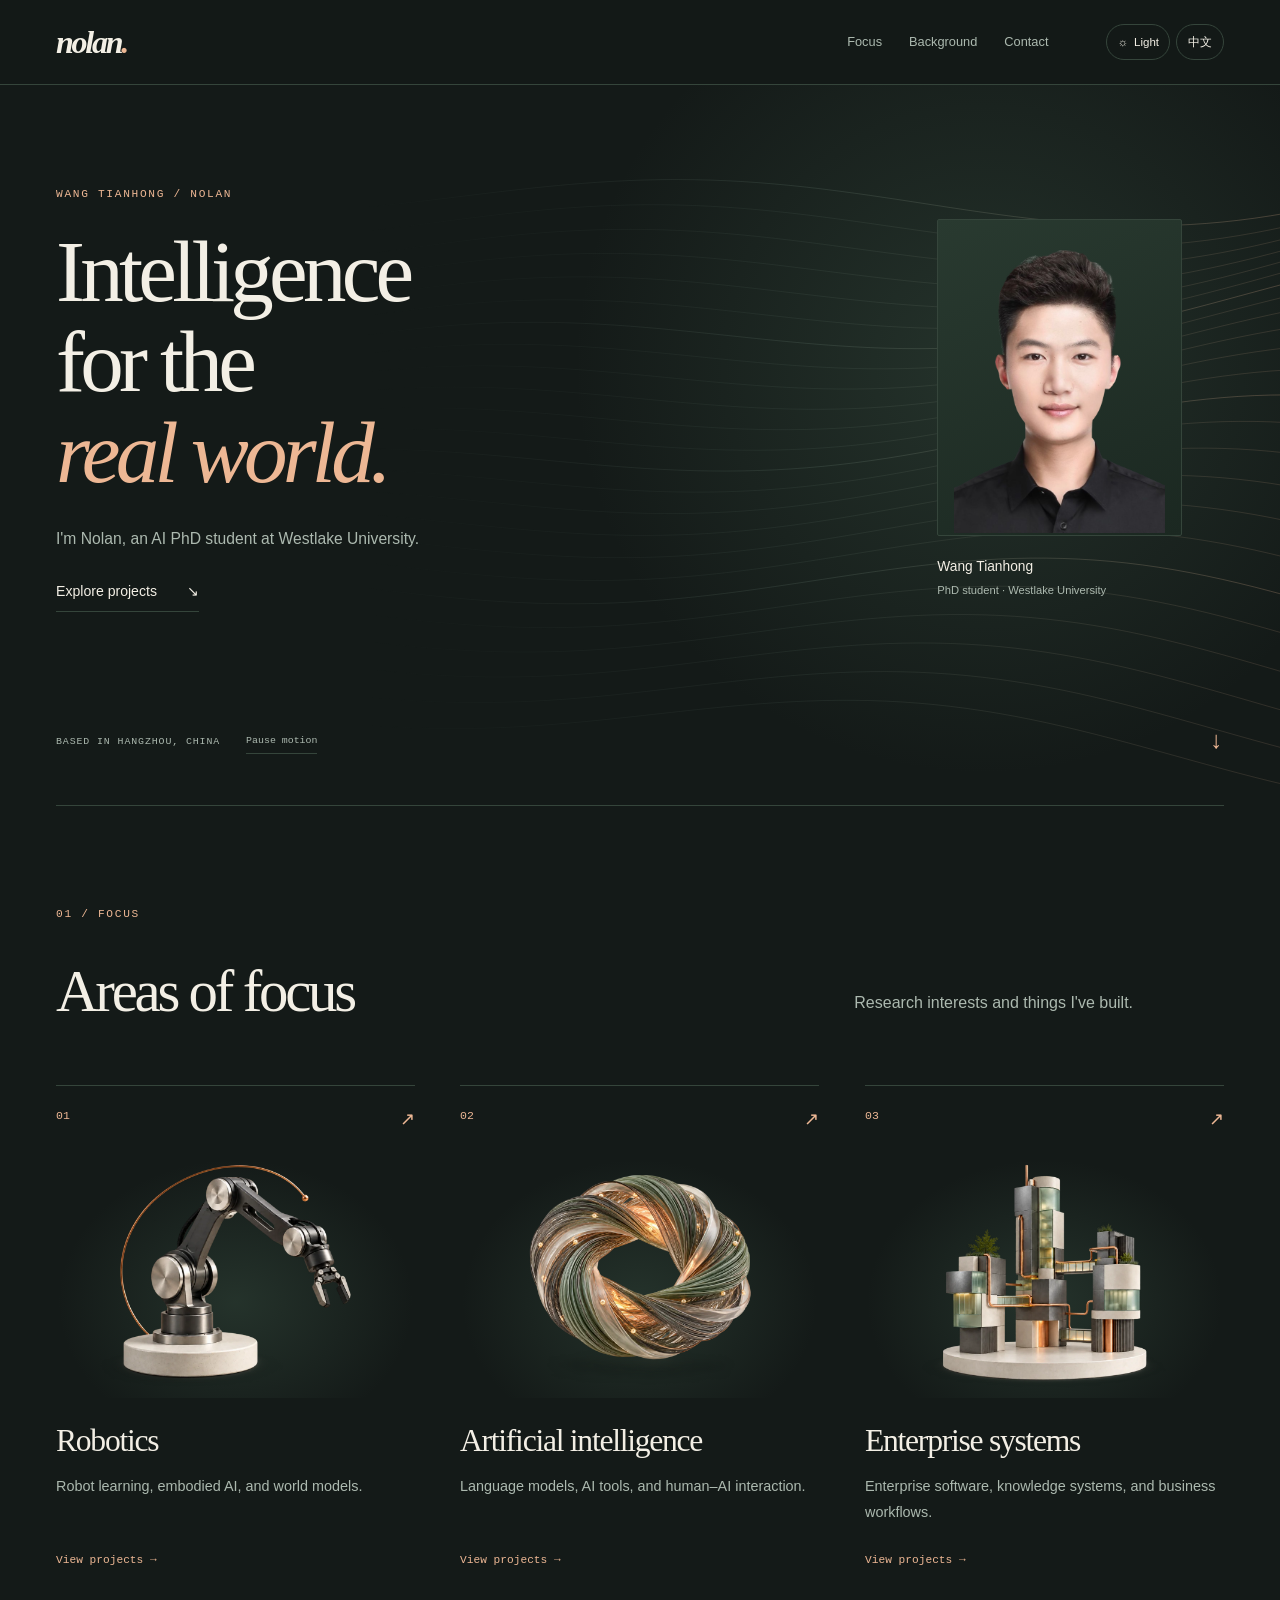
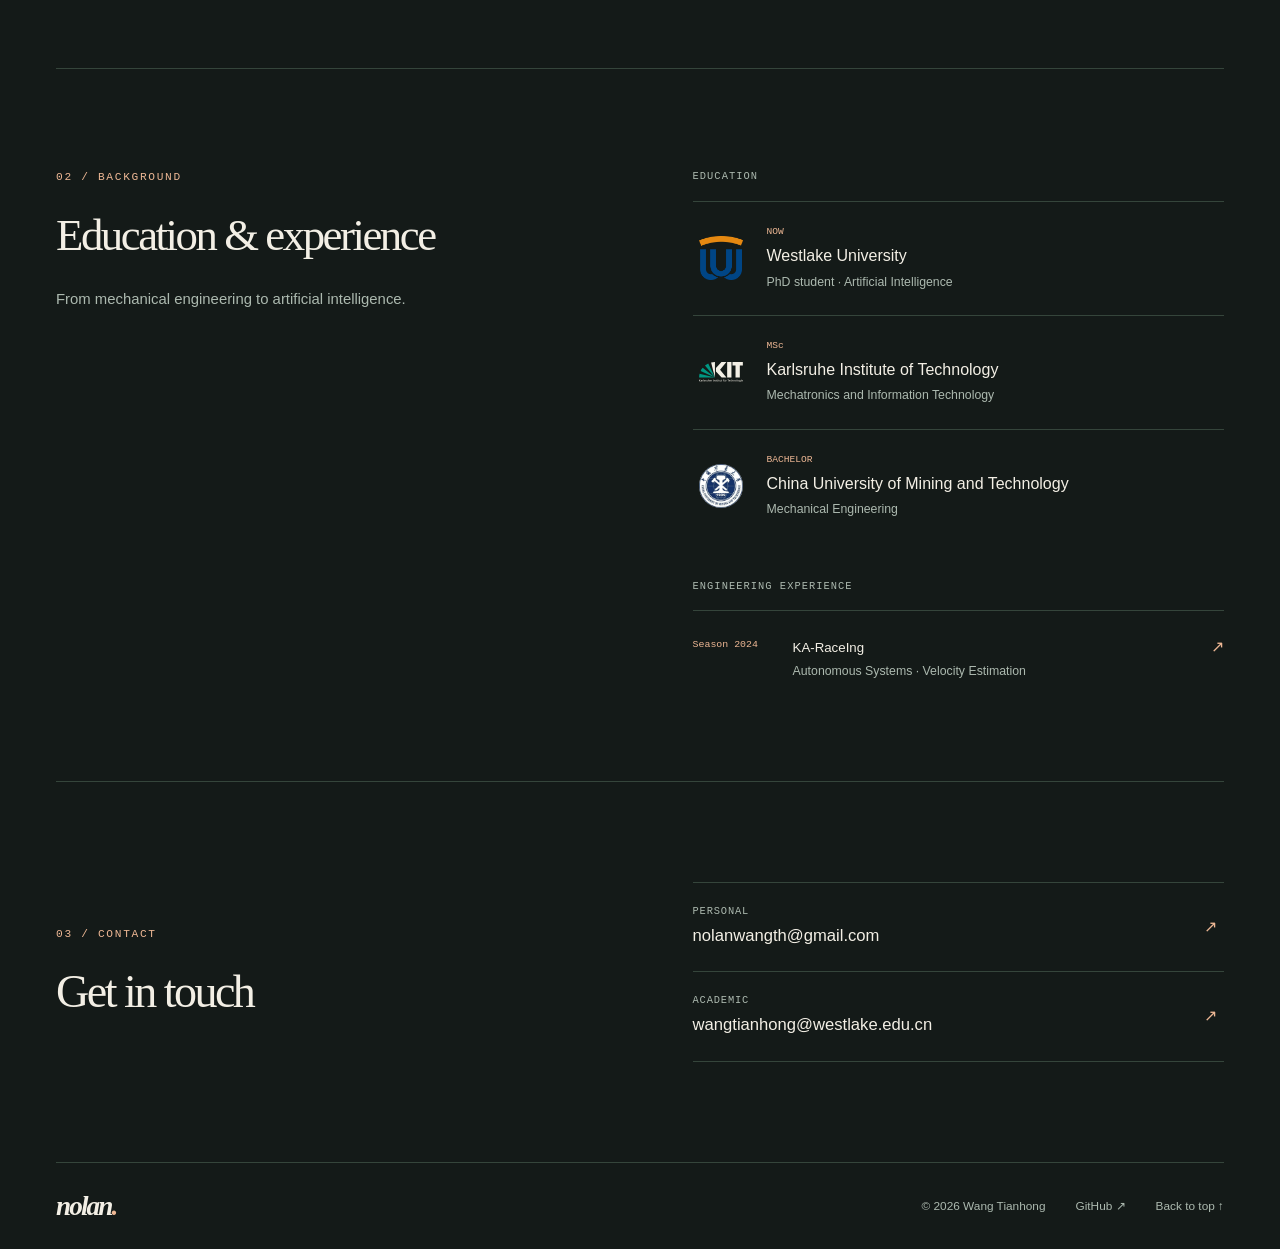
==== commit 0423bef2: "Blend original portrait into both themes with a transparent mask" ====
--- a/index.html
+++ b/index.html
@@ -47,7 +47,6 @@
         <figure class="portrait">
           <div class="photo-mat"><img src="assets/tianhong-wang.jpg" alt="Portrait of Wang Tianhong" data-i18n-alt="portrait.alt" width="598" height="837" fetchpriority="high"></div>
           <figcaption><strong data-i18n="portrait.name">Wang Tianhong</strong><span data-i18n="portrait.caption">PhD student · Westlake University</span></figcaption>
-          <span class="portrait-mark" aria-hidden="true">✳</span>
         </figure>
         <div class="hero-foot"><span data-i18n="hero.location">BASED IN HANGZHOU, CHINA</span><button id="motion-toggle" type="button" aria-pressed="false" data-i18n="motion.pause">Pause motion</button><a href="#directions" aria-label="Scroll to directions" data-i18n-aria-label="hero.scroll">↓</a></div>
       </div>
--- a/style.css
+++ b/style.css
@@ -10,6 +10,8 @@
   --field: 174, 207, 188;
   --field-accent: 237, 183, 148;
   --header: #141a18ed;
+  --portrait-start: #293a30;
+  --portrait-end: #1b2821;
 }
 :root[data-theme="light"] {
   color-scheme: light;
@@ -23,6 +25,8 @@
   --field: 61, 102, 74;
   --field-accent: 143, 89, 53;
   --header: #f4f1e9ed;
+  --portrait-start: #e4e9de;
+  --portrait-end: #dce3d6;
 }
 * { box-sizing: border-box; }
 html { scroll-behavior: smooth; scroll-padding-top: 110px; }
@@ -71,13 +75,12 @@
 .hero h1 > span, .hero h1 > em { display: block; }
 .hero h1 > em { color: var(--accent); font-weight: 400; }
 .hero-intro { max-width: 505px; margin-bottom: 25px; font-size: .98rem; line-height: 1.85; color: var(--muted); }
-.portrait { position: relative; width: min(100%, 265px); margin: 20px auto 0; animation: portrait-float 9s ease-in-out infinite; }
-.photo-mat { background: #fff; padding: 10px; transform: rotate(1deg); box-shadow: 10px 12px 0 var(--surface); }
-.portrait img { display: block; width: 100%; height: auto; }
-.portrait figcaption { padding-top: 30px; }
+.portrait { position: relative; width: min(100%, 245px); margin: 20px auto 0; }
+.photo-mat { background: linear-gradient(155deg, var(--portrait-start), var(--portrait-end)); padding: 14px 14px 0; border: 1px solid var(--line); border-radius: 2px; }
+.portrait img { display: block; width: 100%; height: auto; mask-image: url("assets/portrait-mask.svg"); mask-mode: alpha; mask-size: 100% 100%; mask-repeat: no-repeat; }
+.portrait figcaption { padding-top: 20px; }
 .portrait figcaption strong { display: block; font-size: .86rem; font-weight: 500; }
 .portrait figcaption > span { display: block; font-size: .7rem; color: var(--muted); margin-top: 3px; }
-.portrait-mark { position: absolute; right: -28px; top: -40px; color: var(--accent); font-size: 2.3rem; animation: mark-turn 32s linear infinite; }
 .hero-foot { grid-column: 1 / -1; display: flex; gap: 26px; align-items: center; margin-top: 48px; color: var(--muted); font: .62rem/1.5 "SFMono-Regular", Consolas, monospace; letter-spacing: .09em; }
 .hero-foot > a { margin-left: auto; font-size: 1.5rem; color: var(--accent); }
 #motion-toggle { padding: 4px 0; background: transparent; border: 0; border-bottom: 1px solid var(--line); font: inherit; letter-spacing: 0; }
@@ -176,8 +179,6 @@
 
 /* Motion never hides content unless the observer has been initialized. */
 @keyframes glow-drift { to { transform: translate(-8%, 8%) scale(1.15); } }
-@keyframes portrait-float { 50% { transform: translateY(-7px); } }
-@keyframes mark-turn { to { transform: rotate(360deg); } }
 @keyframes rise-in { from { opacity: 0; transform: translateY(18px); } to { opacity: 1; transform: translateY(0); } }
 .hero-copy > * { animation: rise-in .75s both; }
 .hero-copy > :nth-child(2) { animation-delay: .1s; }
@@ -217,7 +218,6 @@
   :lang(zh-CN) .hero h1 { font-size: clamp(2.8rem, 9vw, 4rem); }
   .hero-intro { max-width: 480px; font-size: .91rem; }
   .portrait { width: 220px; margin: 0 16px 0 auto; }
-  .portrait-mark { right: -16px; top: -30px; font-size: 1.8rem; }
   .hero-foot { margin-top: 4px; gap: 16px; font-size: .54rem; letter-spacing: .04em; }
   .section { padding-block: 66px; }
   h2 { font-size: clamp(2.3rem, 7vw, 3.4rem); }
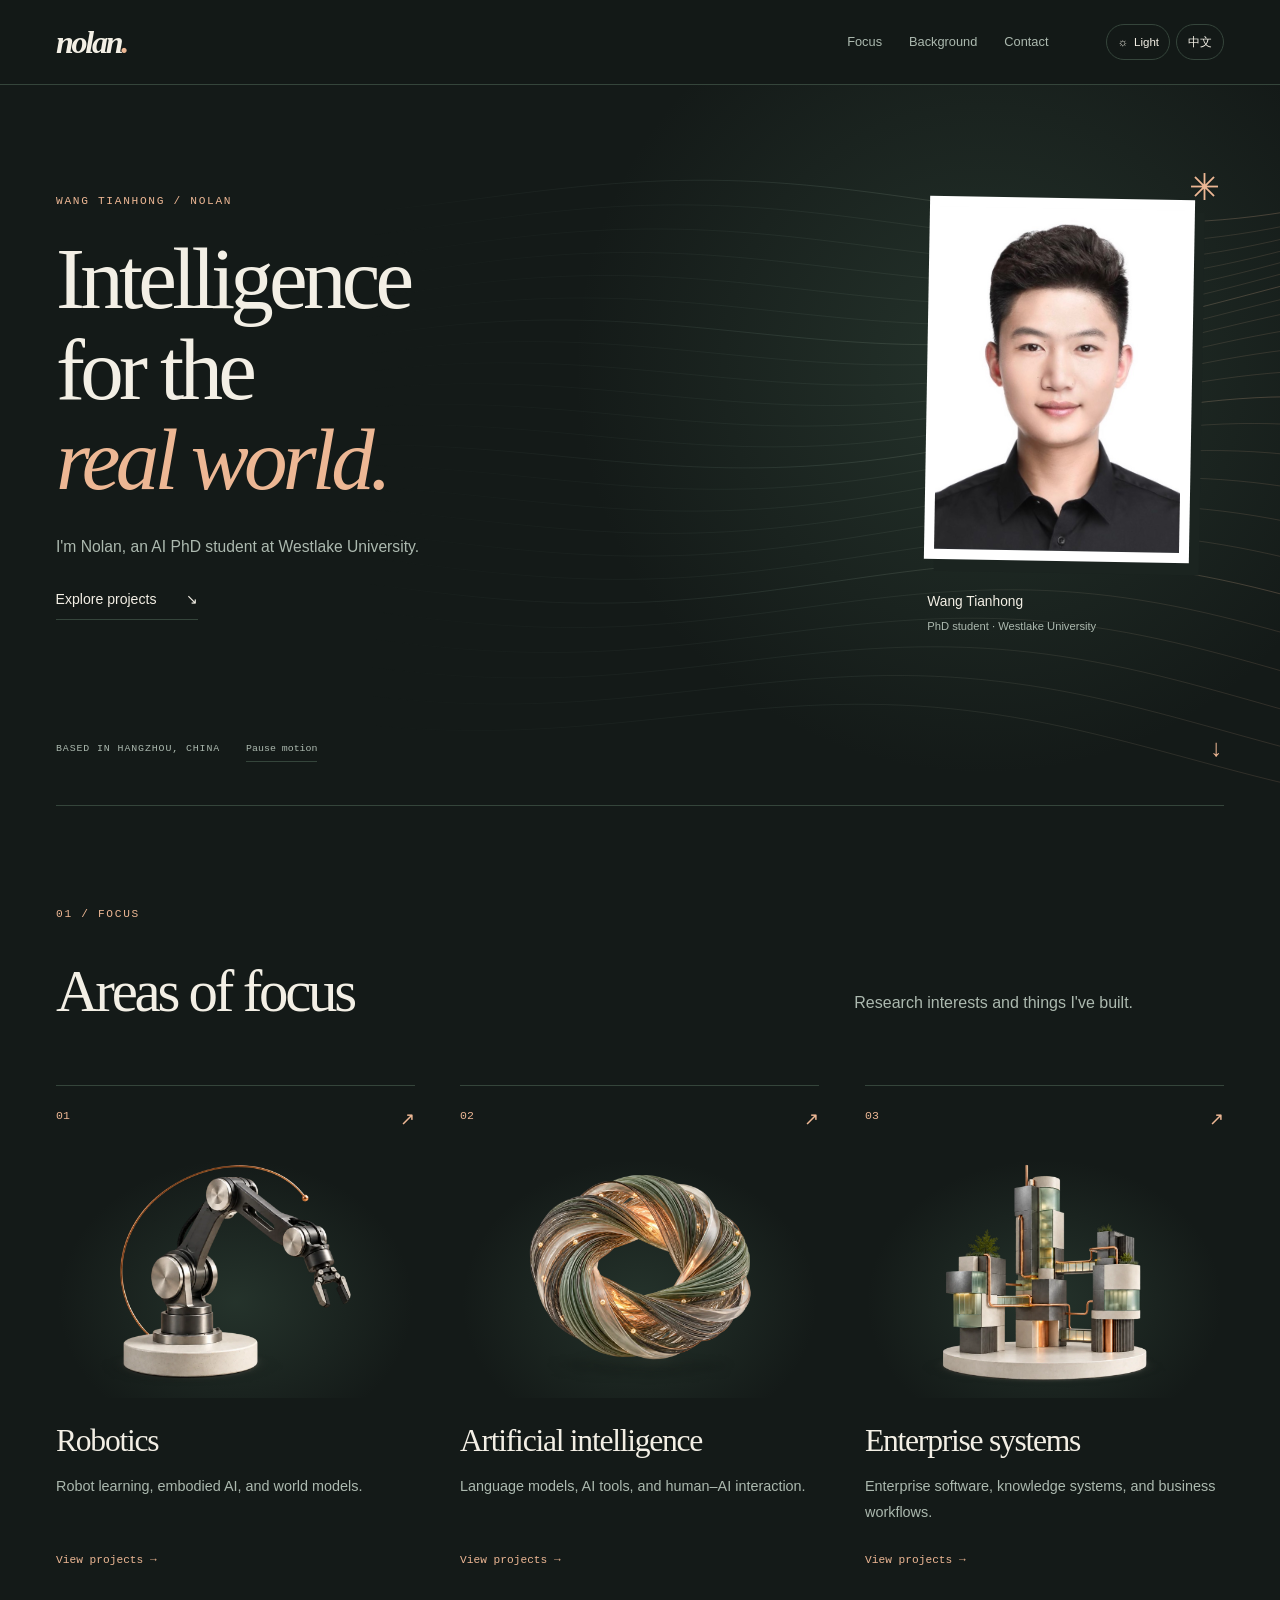
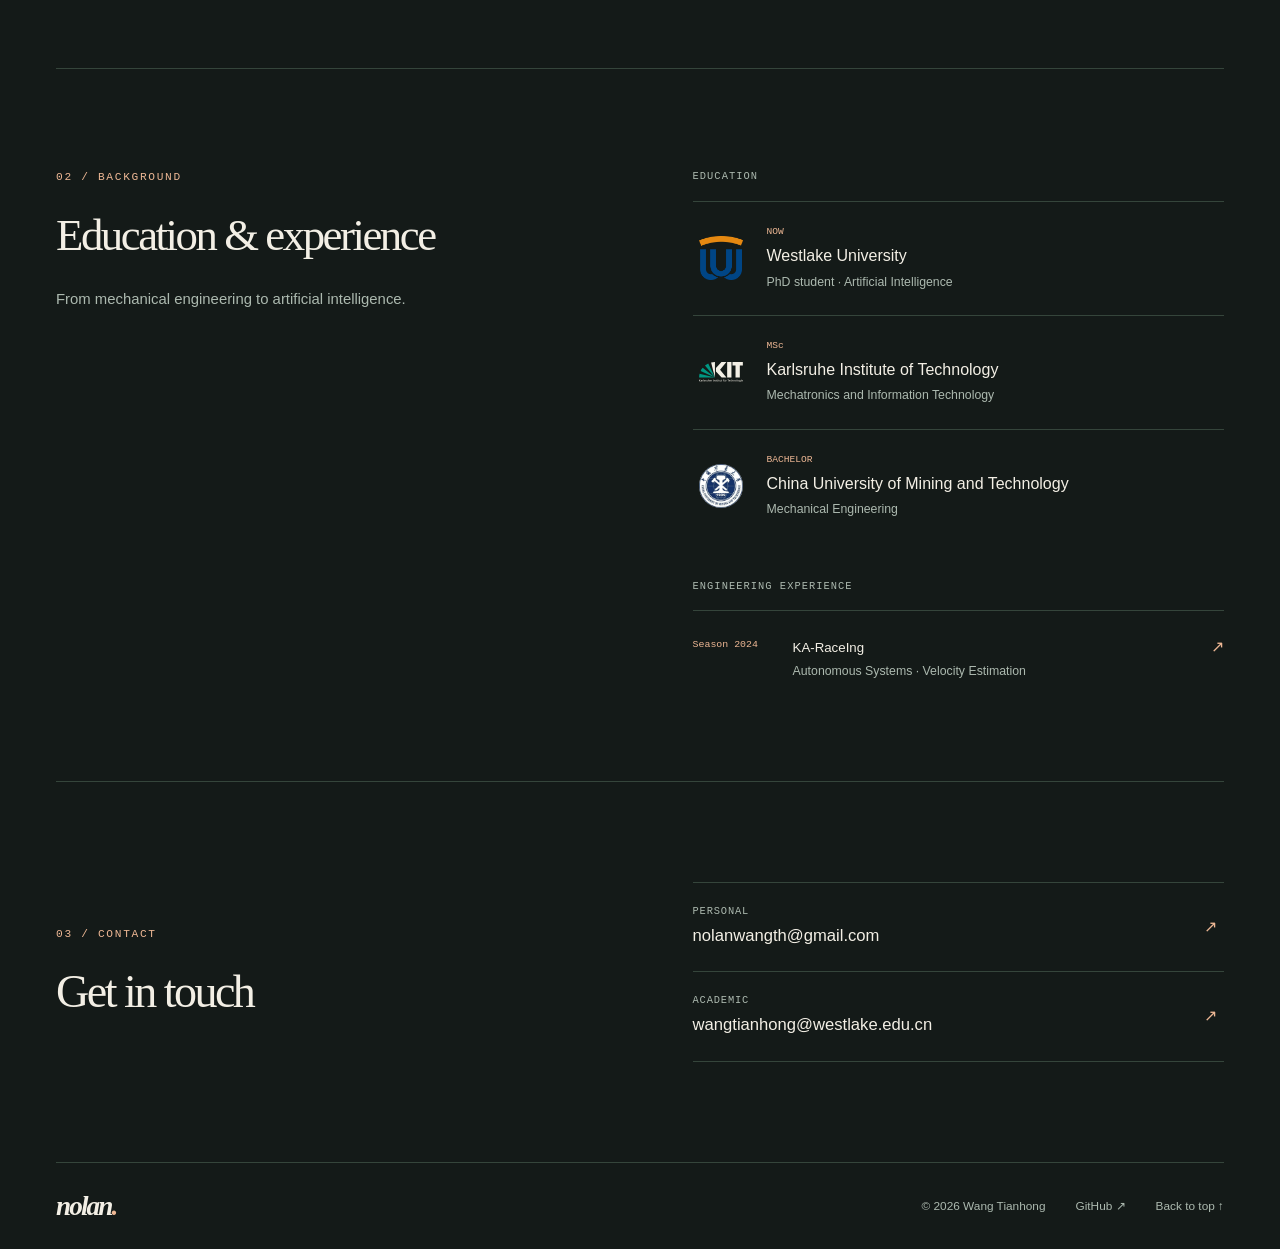
==== commit 465b303d: "Revert "Blend original portrait into both themes with a transparent mask" This reverts commit 0423be" ====
--- a/index.html
+++ b/index.html
@@ -47,6 +47,7 @@
         <figure class="portrait">
           <div class="photo-mat"><img src="assets/tianhong-wang.jpg" alt="Portrait of Wang Tianhong" data-i18n-alt="portrait.alt" width="598" height="837" fetchpriority="high"></div>
           <figcaption><strong data-i18n="portrait.name">Wang Tianhong</strong><span data-i18n="portrait.caption">PhD student · Westlake University</span></figcaption>
+          <span class="portrait-mark" aria-hidden="true">✳</span>
         </figure>
         <div class="hero-foot"><span data-i18n="hero.location">BASED IN HANGZHOU, CHINA</span><button id="motion-toggle" type="button" aria-pressed="false" data-i18n="motion.pause">Pause motion</button><a href="#directions" aria-label="Scroll to directions" data-i18n-aria-label="hero.scroll">↓</a></div>
       </div>
--- a/style.css
+++ b/style.css
@@ -10,8 +10,6 @@
   --field: 174, 207, 188;
   --field-accent: 237, 183, 148;
   --header: #141a18ed;
-  --portrait-start: #293a30;
-  --portrait-end: #1b2821;
 }
 :root[data-theme="light"] {
   color-scheme: light;
@@ -25,8 +23,6 @@
   --field: 61, 102, 74;
   --field-accent: 143, 89, 53;
   --header: #f4f1e9ed;
-  --portrait-start: #e4e9de;
-  --portrait-end: #dce3d6;
 }
 * { box-sizing: border-box; }
 html { scroll-behavior: smooth; scroll-padding-top: 110px; }
@@ -75,12 +71,13 @@
 .hero h1 > span, .hero h1 > em { display: block; }
 .hero h1 > em { color: var(--accent); font-weight: 400; }
 .hero-intro { max-width: 505px; margin-bottom: 25px; font-size: .98rem; line-height: 1.85; color: var(--muted); }
-.portrait { position: relative; width: min(100%, 245px); margin: 20px auto 0; }
-.photo-mat { background: linear-gradient(155deg, var(--portrait-start), var(--portrait-end)); padding: 14px 14px 0; border: 1px solid var(--line); border-radius: 2px; }
-.portrait img { display: block; width: 100%; height: auto; mask-image: url("assets/portrait-mask.svg"); mask-mode: alpha; mask-size: 100% 100%; mask-repeat: no-repeat; }
-.portrait figcaption { padding-top: 20px; }
+.portrait { position: relative; width: min(100%, 265px); margin: 20px auto 0; animation: portrait-float 9s ease-in-out infinite; }
+.photo-mat { background: #fff; padding: 10px; transform: rotate(1deg); box-shadow: 10px 12px 0 var(--surface); }
+.portrait img { display: block; width: 100%; height: auto; }
+.portrait figcaption { padding-top: 30px; }
 .portrait figcaption strong { display: block; font-size: .86rem; font-weight: 500; }
 .portrait figcaption > span { display: block; font-size: .7rem; color: var(--muted); margin-top: 3px; }
+.portrait-mark { position: absolute; right: -28px; top: -40px; color: var(--accent); font-size: 2.3rem; animation: mark-turn 32s linear infinite; }
 .hero-foot { grid-column: 1 / -1; display: flex; gap: 26px; align-items: center; margin-top: 48px; color: var(--muted); font: .62rem/1.5 "SFMono-Regular", Consolas, monospace; letter-spacing: .09em; }
 .hero-foot > a { margin-left: auto; font-size: 1.5rem; color: var(--accent); }
 #motion-toggle { padding: 4px 0; background: transparent; border: 0; border-bottom: 1px solid var(--line); font: inherit; letter-spacing: 0; }
@@ -179,6 +176,8 @@
 
 /* Motion never hides content unless the observer has been initialized. */
 @keyframes glow-drift { to { transform: translate(-8%, 8%) scale(1.15); } }
+@keyframes portrait-float { 50% { transform: translateY(-7px); } }
+@keyframes mark-turn { to { transform: rotate(360deg); } }
 @keyframes rise-in { from { opacity: 0; transform: translateY(18px); } to { opacity: 1; transform: translateY(0); } }
 .hero-copy > * { animation: rise-in .75s both; }
 .hero-copy > :nth-child(2) { animation-delay: .1s; }
@@ -218,6 +217,7 @@
   :lang(zh-CN) .hero h1 { font-size: clamp(2.8rem, 9vw, 4rem); }
   .hero-intro { max-width: 480px; font-size: .91rem; }
   .portrait { width: 220px; margin: 0 16px 0 auto; }
+  .portrait-mark { right: -16px; top: -30px; font-size: 1.8rem; }
   .hero-foot { margin-top: 4px; gap: 16px; font-size: .54rem; letter-spacing: .04em; }
   .section { padding-block: 66px; }
   h2 { font-size: clamp(2.3rem, 7vw, 3.4rem); }
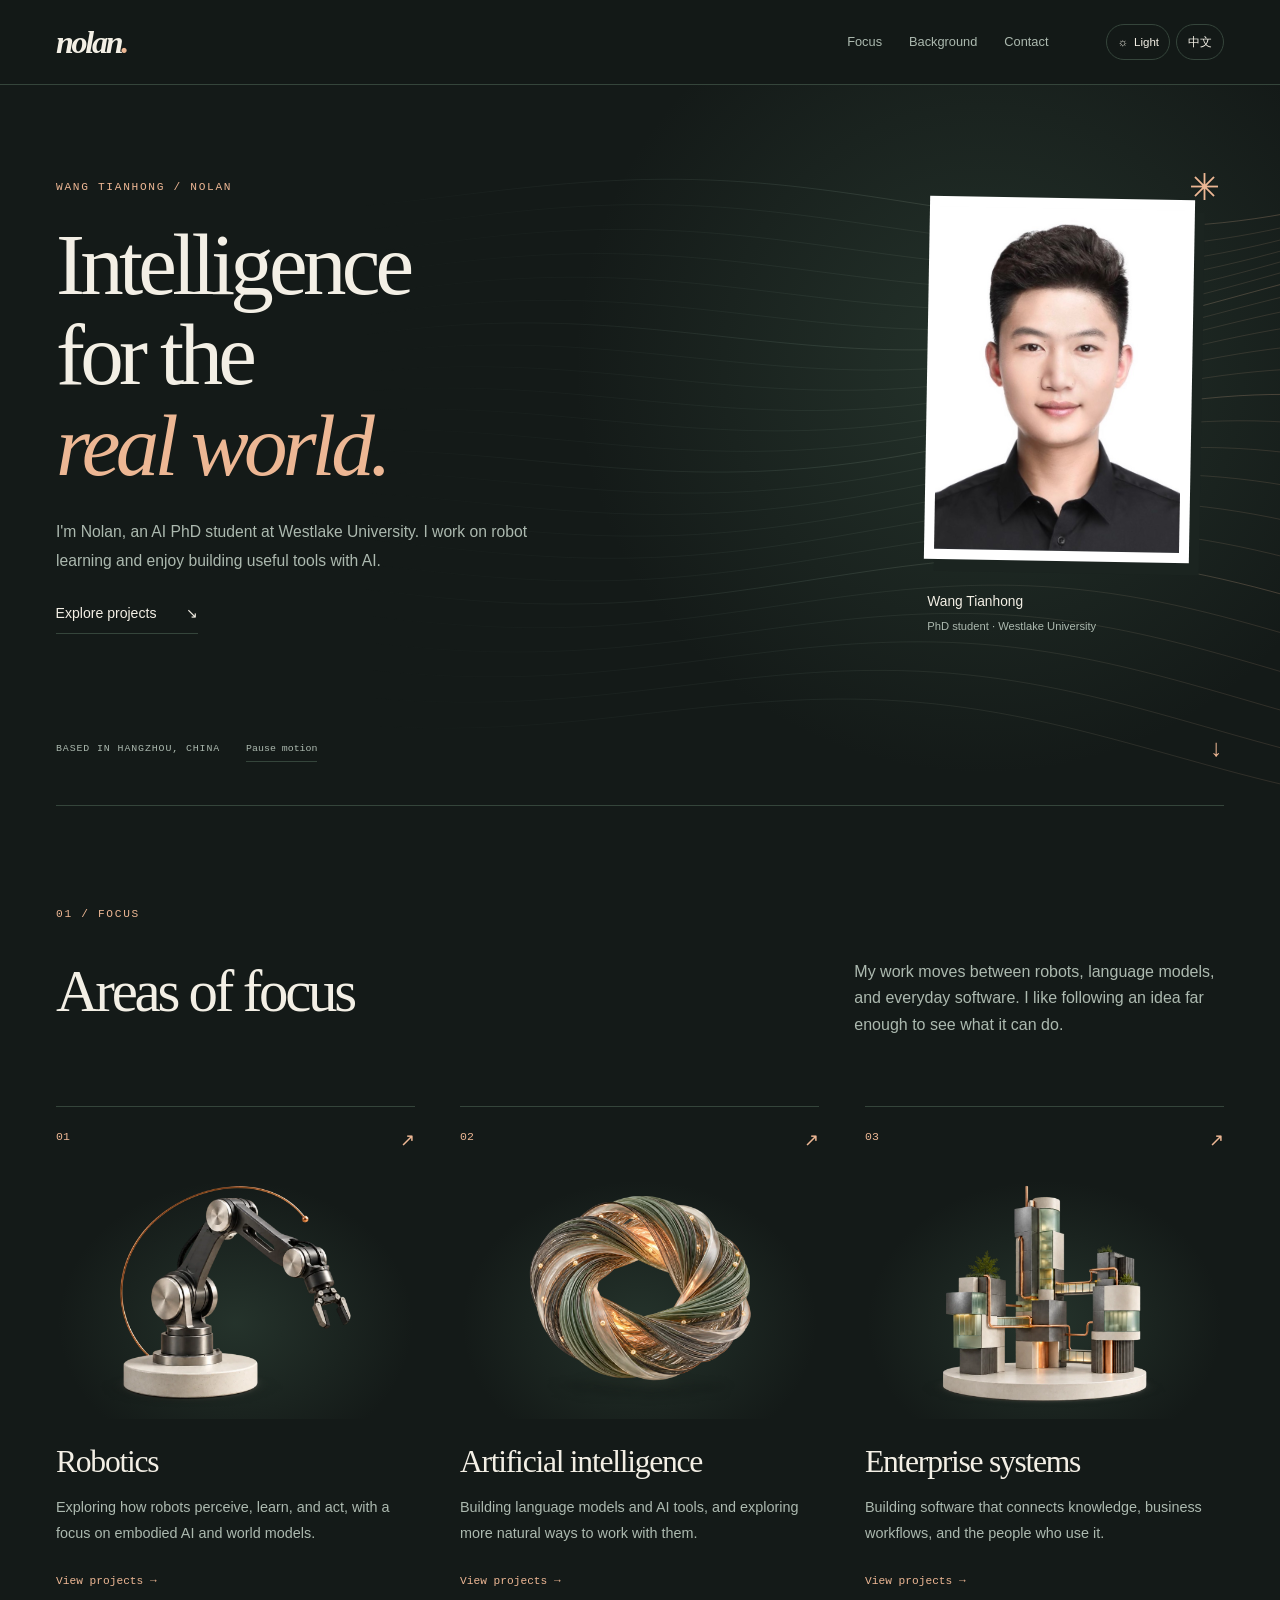
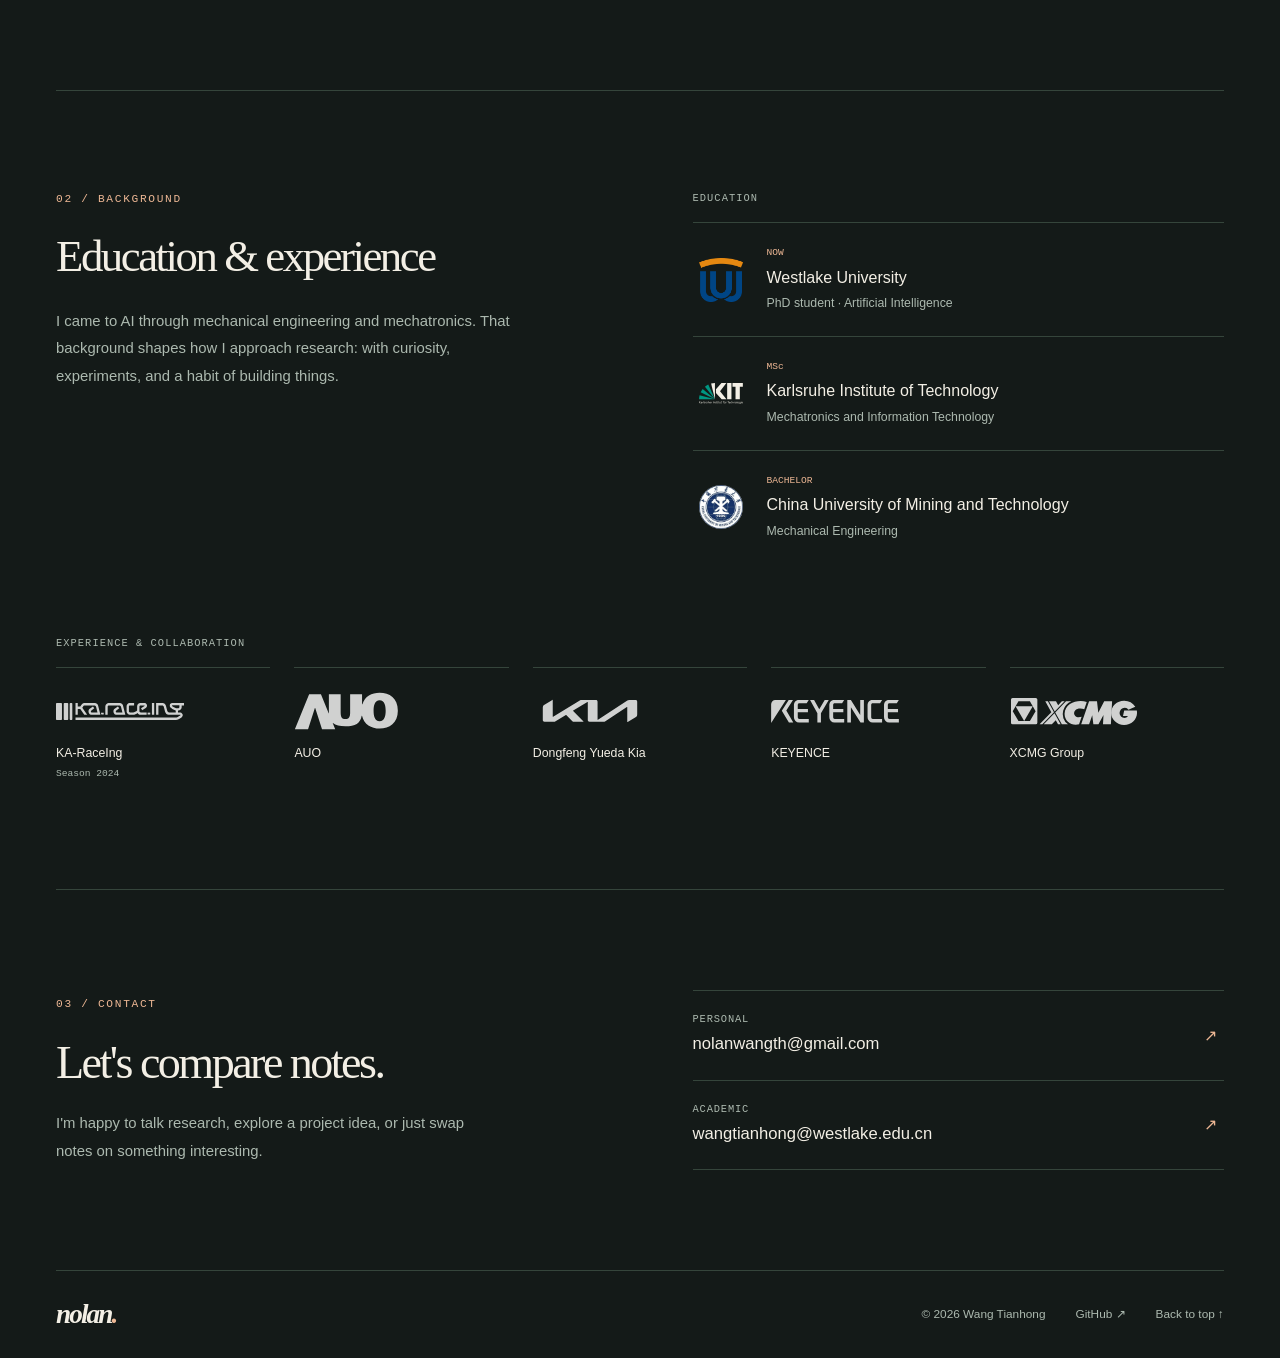
==== commit 357861bc: "Refine bilingual copy and add experience and collaboration logos" ====
--- a/index.html
+++ b/index.html
@@ -41,7 +41,7 @@
         <div class="hero-copy">
           <p class="eyebrow" data-i18n="hero.identity">WANG TIANHONG / NOLAN</p>
           <h1 id="hero-title"><span data-i18n="hero.line1">Intelligence</span><span data-i18n="hero.line2">for the</span><em data-i18n="hero.line3">real world.</em></h1>
-          <p class="hero-intro" data-i18n="hero.intro">I'm Nolan, an AI PhD student at Westlake University.</p>
+          <p class="hero-intro" data-i18n="hero.intro">I'm Nolan, an AI PhD student at Westlake University. I work on robot learning and enjoy building useful tools with AI.</p>
           <a class="text-link" href="#directions"><span data-i18n="hero.explore">Explore projects</span><span aria-hidden="true">↘</span></a>
         </div>
         <figure class="portrait">
@@ -57,18 +57,18 @@
       <div class="section-heading reveal" id="work">
         <p class="eyebrow" data-i18n="directions.eyebrow">01 / FOCUS</p>
         <h2 id="directions-title" data-i18n="directions.title">Areas of focus</h2>
-        <p class="section-intro" data-i18n="directions.intro">Research interests and things I've built.</p>
+        <p class="section-intro" data-i18n="directions.intro">My work moves between robots, language models, and everyday software. I like following an idea far enough to see what it can do.</p>
       </div>
       <div class="direction-grid">
-        <a class="direction reveal" href="robotics.html" data-direction="robotics"><span class="direction-index">01</span><span class="direction-visual"><img src="assets/direction-robotics-cutout.webp" alt="A sculptural robotic arm" data-i18n-alt="art.robotics" width="1200" height="800" loading="lazy" decoding="async"></span><h3 data-i18n="directions.robotics">Robotics</h3><p data-i18n="directions.roboticsText">Robot learning, embodied AI, and world models.</p><span class="direction-note" data-i18n="page.view">View projects →</span></a>
-        <a class="direction reveal" href="ai.html" data-direction="ai"><span class="direction-index">02</span><span class="direction-visual"><img src="assets/direction-ai-cutout.webp" alt="A flowing sculpture of interwoven filaments" data-i18n-alt="art.ai" width="1200" height="800" loading="lazy" decoding="async"></span><h3 data-i18n="directions.ai">Artificial intelligence</h3><p data-i18n="directions.aiText">Language models, AI tools, and human–AI interaction.</p><span class="direction-note" data-i18n="page.view">View projects →</span></a>
-        <a class="direction reveal" href="systems.html" data-direction="systems"><span class="direction-index">03</span><span class="direction-visual"><img src="assets/direction-systems-cutout.webp" alt="A modular architectural sculpture" data-i18n-alt="art.systems" width="1200" height="800" loading="lazy" decoding="async"></span><h3 data-i18n="directions.systems">Enterprise systems</h3><p data-i18n="directions.systemsText">Enterprise software, knowledge systems, and business workflows.</p><span class="direction-note" data-i18n="page.view">View projects →</span></a>
+        <a class="direction reveal" href="robotics.html" data-direction="robotics"><span class="direction-index">01</span><span class="direction-visual"><img src="assets/direction-robotics-cutout.webp" alt="A sculptural robotic arm" data-i18n-alt="art.robotics" width="1200" height="800" loading="lazy" decoding="async"></span><h3 data-i18n="directions.robotics">Robotics</h3><p data-i18n="directions.roboticsText">Exploring how robots perceive, learn, and act, with a focus on embodied AI and world models.</p><span class="direction-note" data-i18n="page.view">View projects →</span></a>
+        <a class="direction reveal" href="ai.html" data-direction="ai"><span class="direction-index">02</span><span class="direction-visual"><img src="assets/direction-ai-cutout.webp" alt="A flowing sculpture of interwoven filaments" data-i18n-alt="art.ai" width="1200" height="800" loading="lazy" decoding="async"></span><h3 data-i18n="directions.ai">Artificial intelligence</h3><p data-i18n="directions.aiText">Building language models and AI tools, and exploring more natural ways to work with them.</p><span class="direction-note" data-i18n="page.view">View projects →</span></a>
+        <a class="direction reveal" href="systems.html" data-direction="systems"><span class="direction-index">03</span><span class="direction-visual"><img src="assets/direction-systems-cutout.webp" alt="A modular architectural sculpture" data-i18n-alt="art.systems" width="1200" height="800" loading="lazy" decoding="async"></span><h3 data-i18n="directions.systems">Enterprise systems</h3><p data-i18n="directions.systemsText">Building software that connects knowledge, business workflows, and the people who use it.</p><span class="direction-note" data-i18n="page.view">View projects →</span></a>
       </div>
     </section>
 
 
     <section class="section about wrap" id="about" aria-labelledby="about-title">
-      <div class="about-copy reveal"><p class="eyebrow" data-i18n="about.eyebrow">02 / BACKGROUND</p><h2 id="about-title" data-i18n="about.title">Education &amp; experience</h2><p data-i18n="about.intro">From mechanical engineering to artificial intelligence.</p></div>
+      <div class="about-copy reveal"><p class="eyebrow" data-i18n="about.eyebrow">02 / BACKGROUND</p><h2 id="about-title" data-i18n="about.title">Education &amp; experience</h2><p data-i18n="about.intro">I came to AI through mechanical engineering and mechatronics. That background shapes how I approach research: with curiosity, experiments, and a habit of building things.</p></div>
       <div class="background-list reveal" id="background">
         <h3 class="background-label" data-i18n="about.education">Education</h3>
         <article class="education-row">
@@ -83,15 +83,21 @@
           <span class="school-mark cumt-mark"><img src="assets/school-cumt.jpg" alt="China University of Mining and Technology logo" data-i18n-alt="about.cumtLogo" width="56" height="56" loading="lazy"></span>
           <div><span class="degree-label" data-i18n="about.bachelorLabel">BACHELOR</span><h3 data-i18n="about.cumt">China University of Mining and Technology</h3><p data-i18n="about.bachelor">Mechanical Engineering</p></div>
         </article>
-        <div class="experience-group">
-          <h3 class="background-label" data-i18n="about.experience">Engineering experience</h3>
-          <a class="racing-note" href="https://www.ka-raceing.de/" target="_blank" rel="noopener noreferrer"><span data-i18n="about.season">Season 2024</span><div><strong>KA-RaceIng</strong><p data-i18n="about.racing">Autonomous Systems · Velocity Estimation</p></div><span aria-hidden="true">↗</span></a>
-        </div>
+      </div>
+      <div class="experience-group reveal">
+        <h3 class="background-label" data-i18n="about.experience">Experience &amp; collaboration</h3>
+        <ul class="experience-list">
+          <li><a class="company" href="https://www.ka-raceing.de/" target="_blank" rel="noopener noreferrer"><span class="company-mark"><img src="assets/company-karaceing.svg" alt="" width="128" height="42" loading="lazy"></span><span class="company-name" data-i18n="experience.karaceing">KA-RaceIng</span><span class="company-note" data-i18n="about.season">Season 2024</span></a></li>
+          <li><a class="company" href="https://auo.com/" target="_blank" rel="noopener noreferrer"><span class="company-mark"><img src="assets/company-auo.svg" alt="" width="128" height="42" loading="lazy"></span><span class="company-name" data-i18n="experience.auo">AUO</span></a></li>
+          <li><a class="company" href="https://www.kia.com/" target="_blank" rel="noopener noreferrer"><span class="company-mark"><img src="assets/company-kia.svg" alt="" width="128" height="42" loading="lazy"></span><span class="company-name" data-i18n="experience.kia">Dongfeng Yueda Kia</span></a></li>
+          <li><a class="company" href="https://www.keyence.com/" target="_blank" rel="noopener noreferrer"><span class="company-mark"><img src="assets/company-keyence.svg" alt="" width="128" height="42" loading="lazy"></span><span class="company-name" data-i18n="experience.keyence">KEYENCE</span></a></li>
+          <li><a class="company" href="https://www.xcmgglobal.com/" target="_blank" rel="noopener noreferrer"><span class="company-mark"><img src="assets/company-xcmg.svg" alt="" width="128" height="42" loading="lazy"></span><span class="company-name" data-i18n="experience.xcmg">XCMG Group</span></a></li>
+        </ul>
       </div>
     </section>
 
     <section class="section contact wrap" id="contact" aria-labelledby="contact-title">
-      <div class="reveal"><p class="eyebrow" data-i18n="contact.eyebrow">03 / CONTACT</p><h2 id="contact-title" data-i18n="contact.title">Get in touch</h2></div>
+      <div class="reveal"><p class="eyebrow" data-i18n="contact.eyebrow">03 / CONTACT</p><h2 id="contact-title" data-i18n="contact.title">Let's compare notes.</h2><p class="contact-intro" data-i18n="contact.intro">I'm happy to talk research, explore a project idea, or just swap notes on something interesting.</p></div>
       <address class="contact-list reveal">
         <a href="mailto:nolanwangth@gmail.com"><span data-i18n="contact.personal">Personal</span><strong>nolanwangth@gmail.com</strong><span aria-hidden="true">↗</span></a>
         <a href="mailto:wangtianhong@westlake.edu.cn"><span data-i18n="contact.academic">Academic</span><strong>wangtianhong@westlake.edu.cn</strong><span aria-hidden="true">↗</span></a>
--- a/style.css
+++ b/style.css
@@ -116,12 +116,12 @@
 .work-row:hover h3 { color: var(--accent); }
 .arrow { font-size: 1.3rem; color: var(--accent); transition: transform .3s ease; }
 .work-row:hover .arrow { transform: translate(3px, -3px); }
-.about { display: grid; grid-template-columns: minmax(0, 1fr) minmax(0, 1fr); gap: 9%; }
+.about { display: grid; grid-template-columns: minmax(0, 1fr) minmax(0, 1fr); column-gap: 9%; row-gap: 48px; }
 .about h2 { font-size: clamp(2.2rem, 3.5vw, 3.5rem); }
 .about-copy > p:last-child { max-width: 470px; color: var(--muted); font-size: .93rem; line-height: 1.85; }
 .background-list { align-self: center; }
 .background-label { color: var(--muted); font: .65rem/1.5 "SFMono-Regular", Consolas, monospace; letter-spacing: .1em; text-transform: uppercase; margin-bottom: 16px; }
-.education-row, .racing-note { display: grid; grid-template-columns: 56px minmax(0, 1fr); gap: 18px; border-top: 1px solid var(--line); padding: 23px 0; }
+.education-row { display: grid; grid-template-columns: 56px minmax(0, 1fr); gap: 18px; border-top: 1px solid var(--line); padding: 23px 0; }
 .degree-label { display: block; color: var(--accent); font: .6rem/1.5 "SFMono-Regular", Consolas, monospace; margin-bottom: 5px; }
 .school-mark { display: grid; place-items: center; width: 56px; height: 56px; padding: 6px; align-self: center; }
 .school-mark img { display: block; width: 100%; height: 100%; object-fit: contain; }
@@ -130,15 +130,22 @@
 [data-theme="dark"] .kit-mark .kit-light { display: none; }
 [data-theme="dark"] .kit-mark .kit-dark { display: block; }
 .cumt-mark img { border-radius: 50%; }
-.experience-group { margin-top: 36px; }
-.racing-note > span:first-child { color: var(--accent); font: .62rem/1.6 "SFMono-Regular", Consolas, monospace; padding-top: 3px; }
+.experience-group { grid-column: 1 / -1; margin-top: 24px; }
+.experience-list { display: grid; grid-template-columns: repeat(5, minmax(0, 1fr)); gap: 24px; margin: 0; padding: 0; list-style: none; }
+.company { display: flex; flex-direction: column; align-items: flex-start; gap: 12px; min-height: 122px; padding-top: 22px; border-top: 1px solid var(--line); }
+.company-mark { display: flex; align-items: center; width: 128px; max-width: 100%; height: 42px; }
+.company-mark img { display: block; width: 100%; height: 100%; object-fit: contain; object-position: left center; filter: brightness(0); opacity: .8; transition: opacity .25s; }
+[data-theme="dark"] .company-mark img { filter: brightness(0) invert(1); }
+.company-name { font-size: .77rem; line-height: 1.5; }
+.company-note { font: .6rem/1.5 "SFMono-Regular", Consolas, monospace; color: var(--muted); margin-top: -8px; }
+.company:hover .company-mark img { opacity: 1; }
+.company:hover .company-name { color: var(--accent); }
+
 .education-row h3 { font-size: 1rem; font-weight: 500; line-height: 1.45; margin-bottom: 4px; }
-.education-row p, .racing-note p { color: var(--muted); font-size: .77rem; margin-bottom: 0; }
-.racing-note { grid-template-columns: 82px minmax(0, 1fr) auto; padding-bottom: 0; }
-.racing-note strong { font-size: .83rem; font-weight: 500; }
-.racing-note > span:last-child { color: var(--accent); }
+.education-row p { color: var(--muted); font-size: .77rem; margin-bottom: 0; }
 .contact { display: grid; grid-template-columns: minmax(0, 1fr) minmax(0, 1fr); align-items: center; gap: 9%; }
 .contact h2 { font-size: clamp(2.5rem, 3.6vw, 3.6rem); margin: 0; }
+.contact-intro { max-width: 440px; margin: 22px 0 0; color: var(--muted); font-size: .93rem; line-height: 1.85; }
 .contact-list { font-style: normal; }
 .contact-list a { display: grid; grid-template-columns: minmax(0, 1fr) 20px; gap: 5px 16px; padding: 22px 0; border-bottom: 1px solid var(--line); }
 .contact-list a:first-child { border-top: 1px solid var(--line); }
@@ -196,15 +203,19 @@
 :lang(zh-CN) h1 em, :lang(zh-CN) h2 em { font-style: normal; }
 :lang(zh-CN) .hero-intro, :lang(zh-CN) .direction p, :lang(zh-CN) .about-copy > p:last-child { line-height: 2; }
 @media (max-width: 1000px) {
+  .experience-list { grid-template-columns: repeat(3, minmax(0, 1fr)); }
   .wrap { width: calc(100% - 64px); }
   .header nav { gap: 20px; margin-right: 12px; }
   .hero-inner { gap: 35px; grid-template-columns: minmax(0, 1fr) 235px; }
   .hero h1 { font-size: 4.6rem; }
   :lang(zh-CN) .hero h1 { font-size: 3.9rem; }
   .direction-grid { gap: 28px; }
-  .about, .contact { gap: 6%; }
+  .about { column-gap: 6%; }
+  .contact { gap: 6%; }
 }
 @media (max-width: 740px) {
+  .experience-list { grid-template-columns: repeat(2, minmax(0, 1fr)); gap: 20px; }
+  .experience-group { margin-top: 12px; }
   html { scroll-padding-top: 140px; }
   .wrap { width: calc(100% - 40px); }
   .header-inner { flex-wrap: wrap; gap: 12px; padding-block: 16px 12px; min-height: 0; }
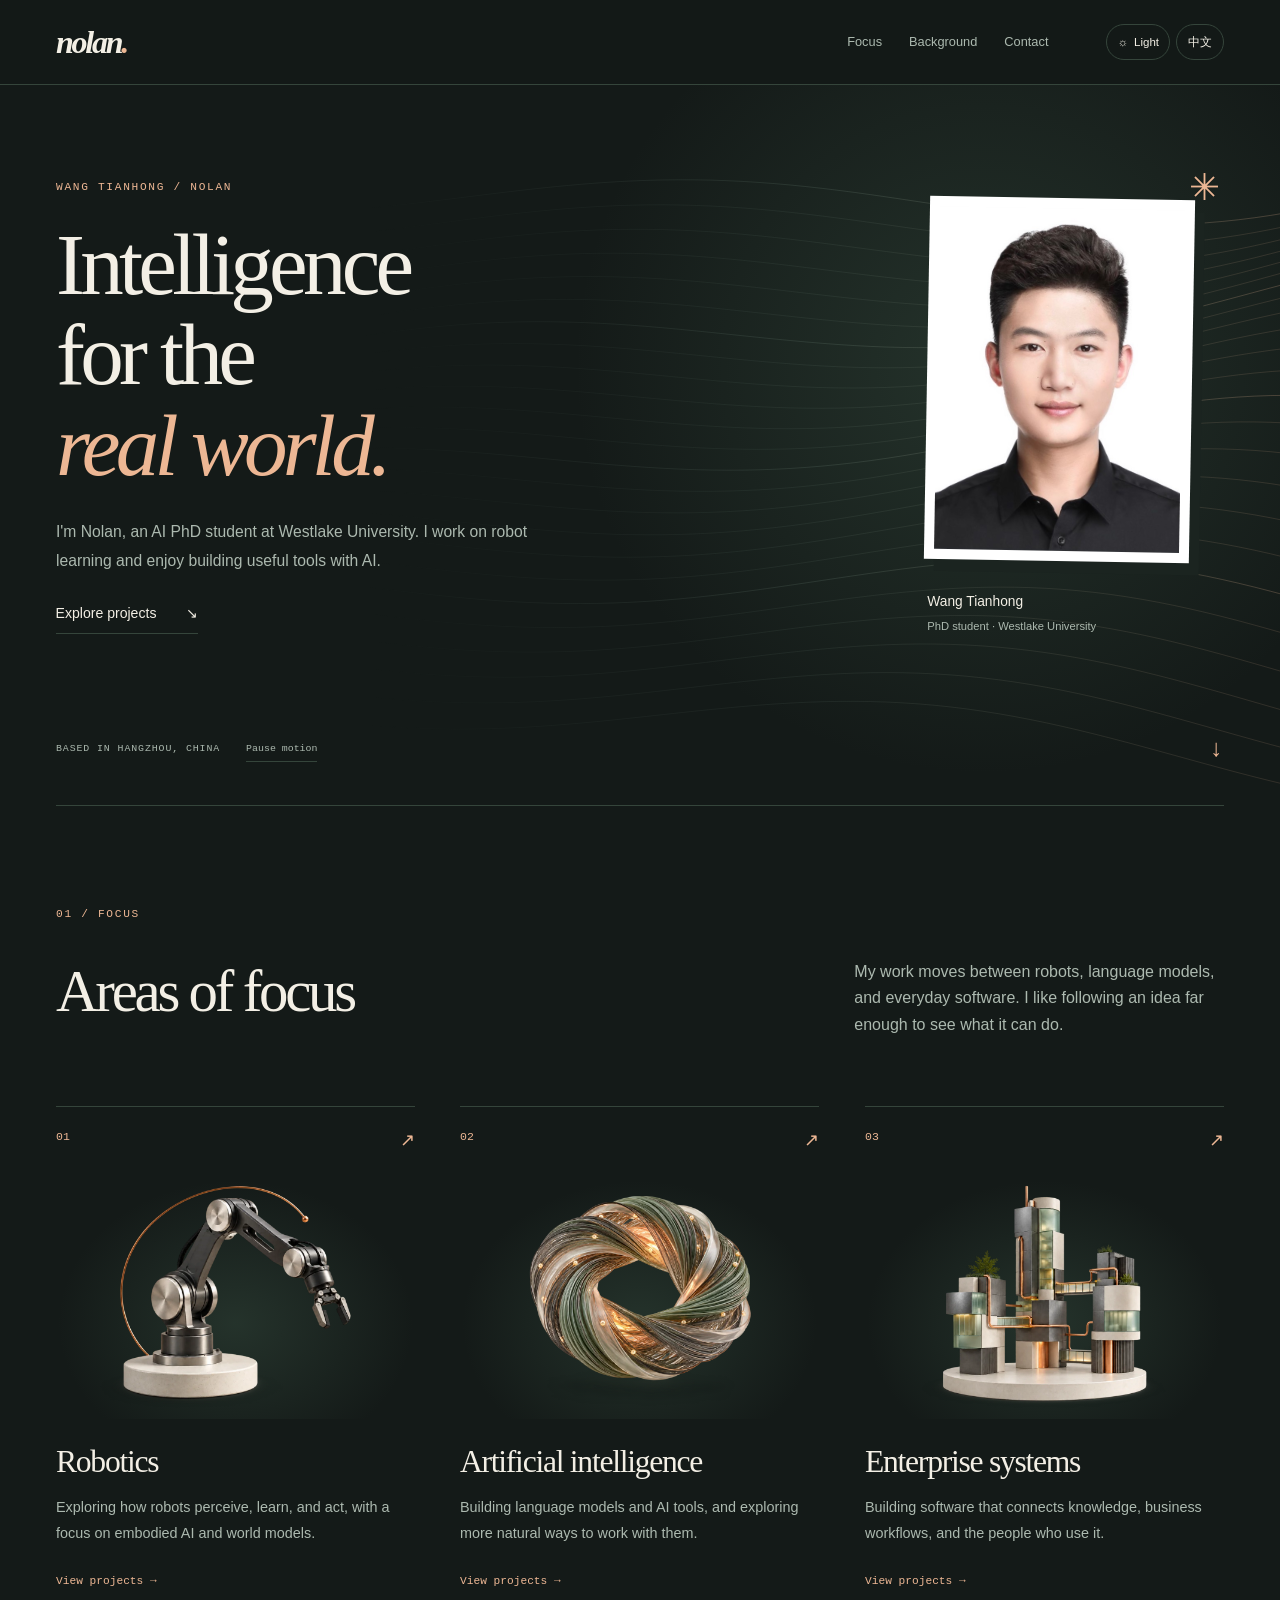
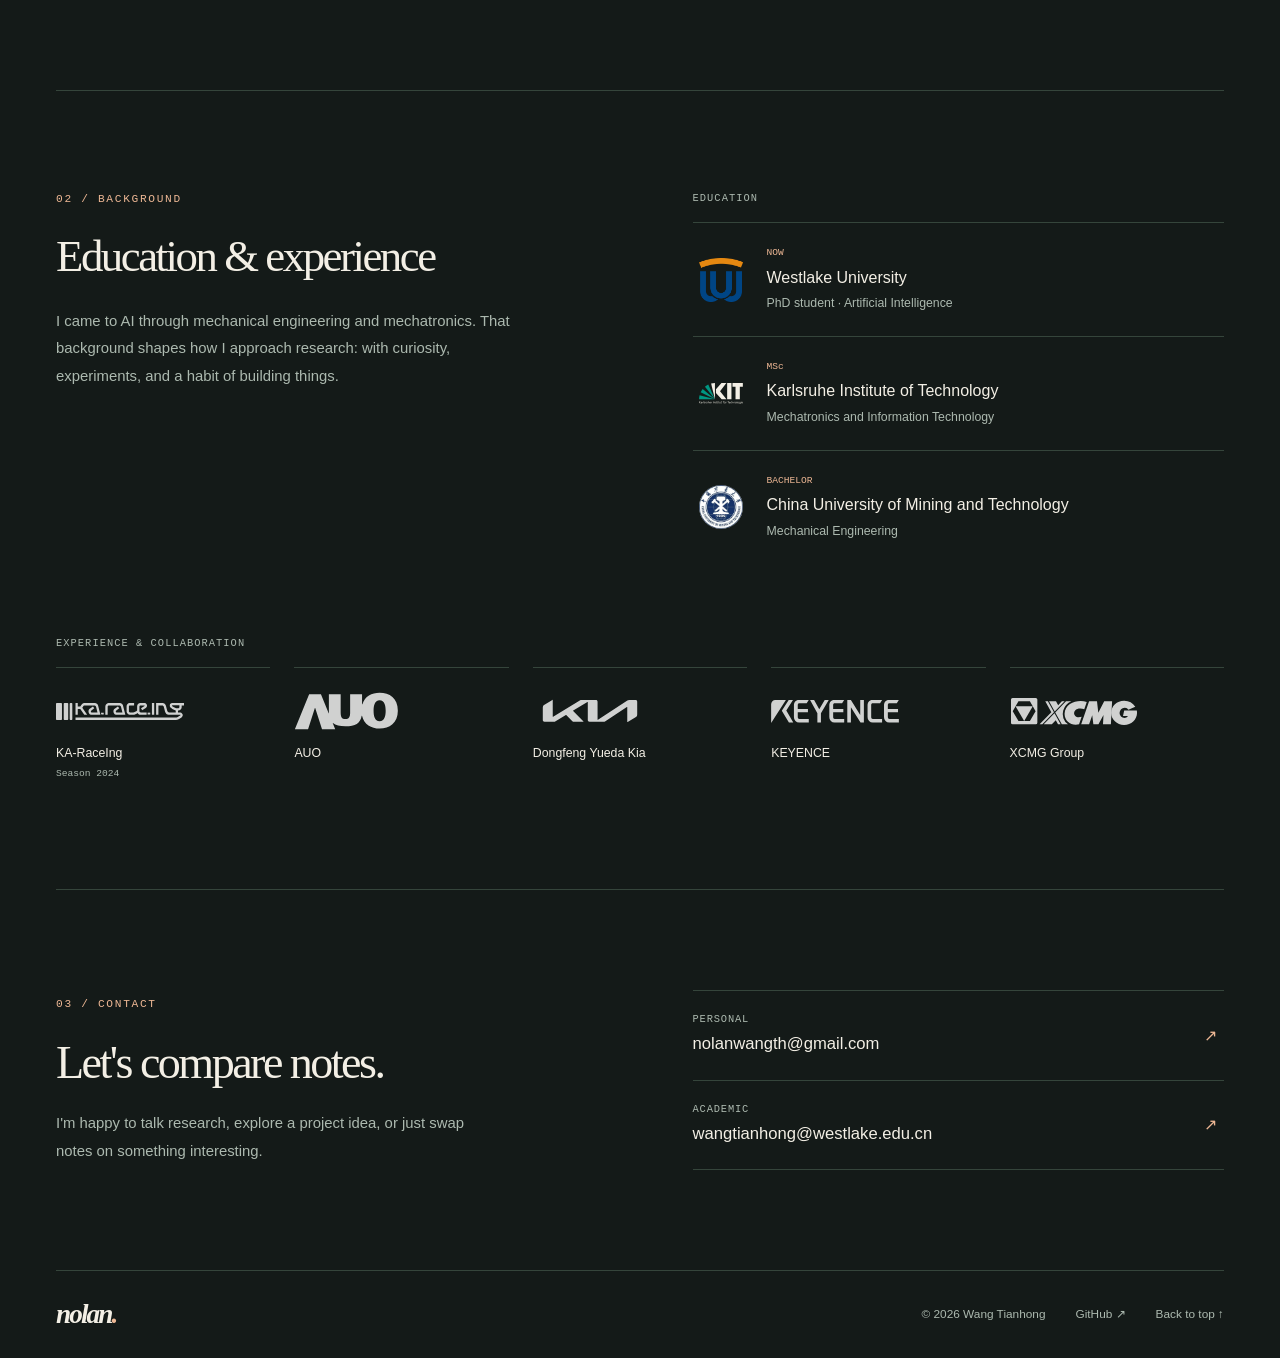
==== commit d558c977: "Version static assets and add a direct experience link" ====
--- a/index.html
+++ b/index.html
@@ -13,8 +13,8 @@
   <link rel="canonical" href="https://nolanwangth.github.io/">
   <link rel="icon" type="image/svg+xml" href="data:image/svg+xml,%3Csvg xmlns='http://www.w3.org/2000/svg' viewBox='0 0 64 64'%3E%3Crect width='64' height='64' rx='14' fill='%23141a18'/%3E%3Cpath d='M18 46V18h6l16 22V18h6v28h-6L24 24v22z' fill='%23edb794'/%3E%3C/svg%3E">
   <script src="preferences.js"></script>
-  <link rel="stylesheet" href="style.css">
-  <script src="content.js" defer></script>
+  <link rel="stylesheet" href="style.css?v=2d25e6eb6362">
+  <script src="content.js?v=08a207dac988" defer></script>
   <script src="script.js" defer></script>
 </head>
 <body>
@@ -84,7 +84,7 @@
           <div><span class="degree-label" data-i18n="about.bachelorLabel">BACHELOR</span><h3 data-i18n="about.cumt">China University of Mining and Technology</h3><p data-i18n="about.bachelor">Mechanical Engineering</p></div>
         </article>
       </div>
-      <div class="experience-group reveal">
+      <div class="experience-group reveal" id="experience">
         <h3 class="background-label" data-i18n="about.experience">Experience &amp; collaboration</h3>
         <ul class="experience-list">
           <li><a class="company" href="https://www.ka-raceing.de/" target="_blank" rel="noopener noreferrer"><span class="company-mark"><img src="assets/company-karaceing.svg" alt="" width="128" height="42" loading="lazy"></span><span class="company-name" data-i18n="experience.karaceing">KA-RaceIng</span><span class="company-note" data-i18n="about.season">Season 2024</span></a></li>
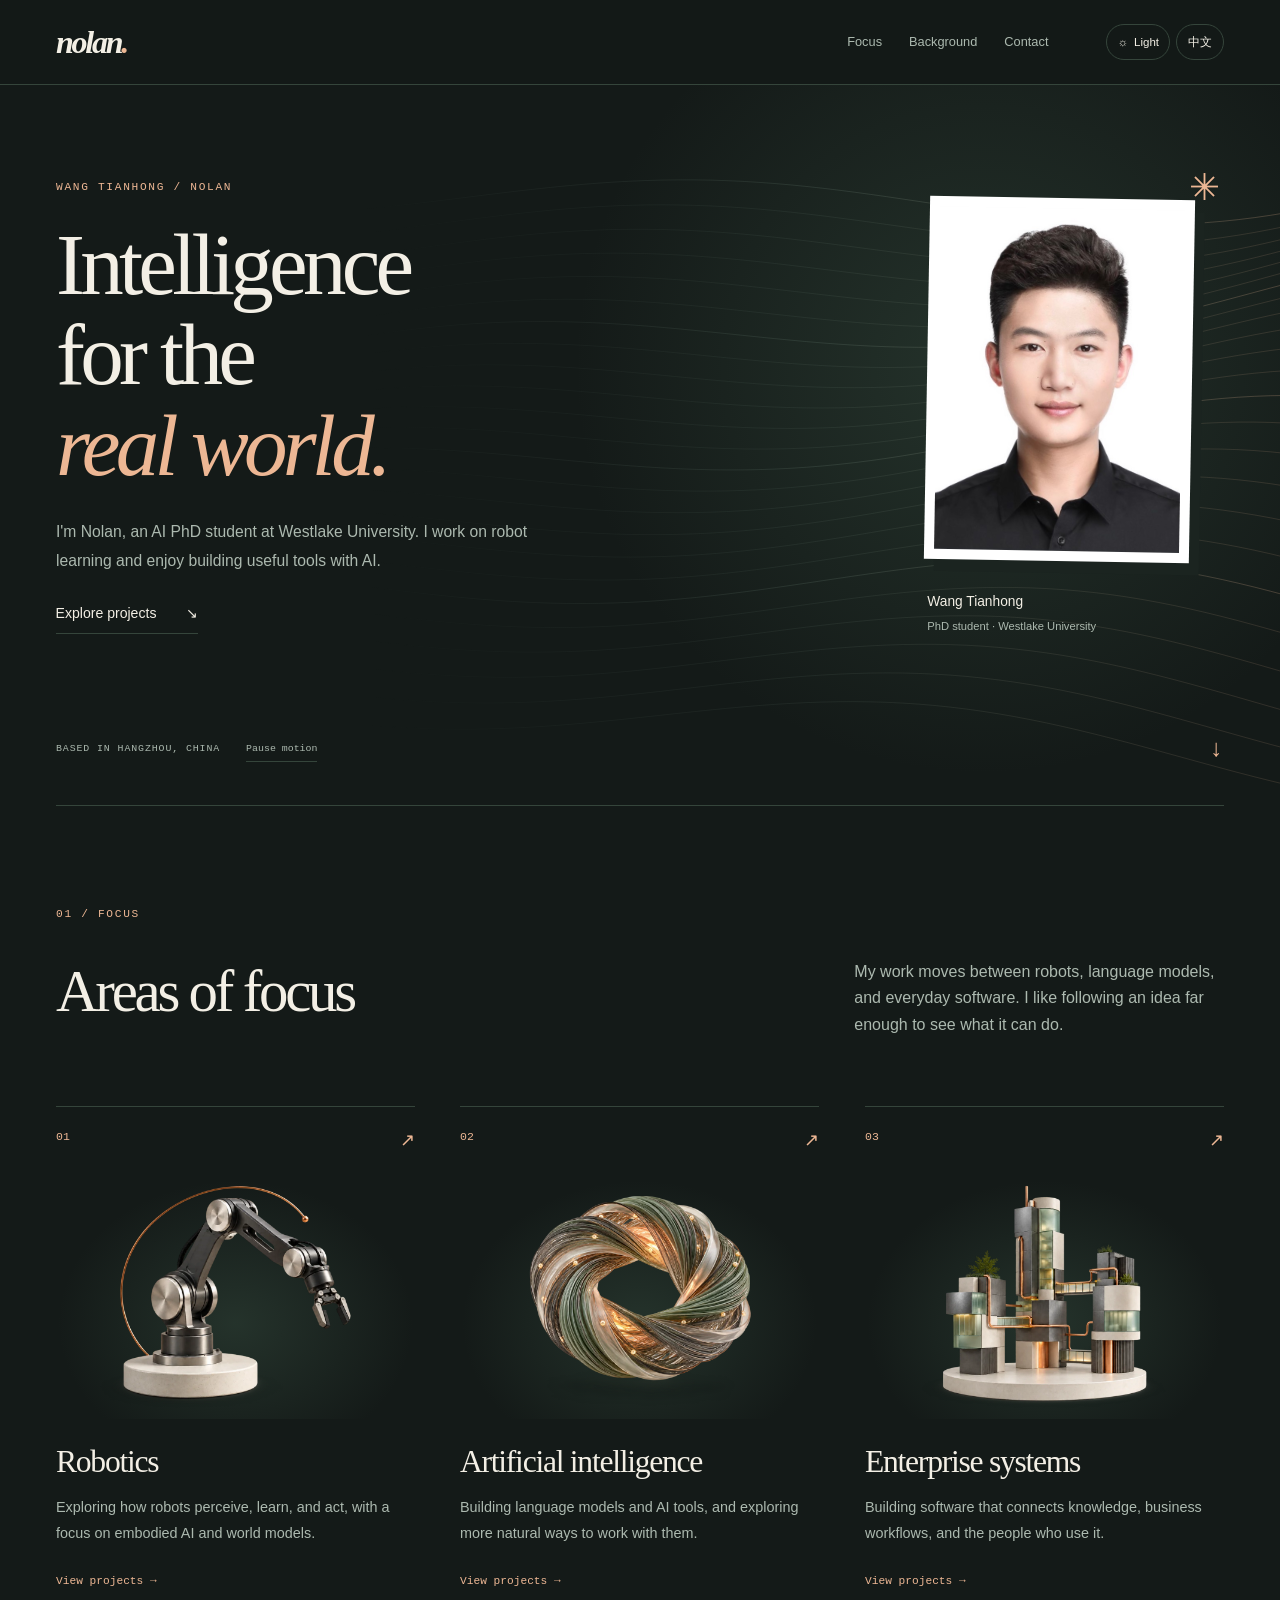
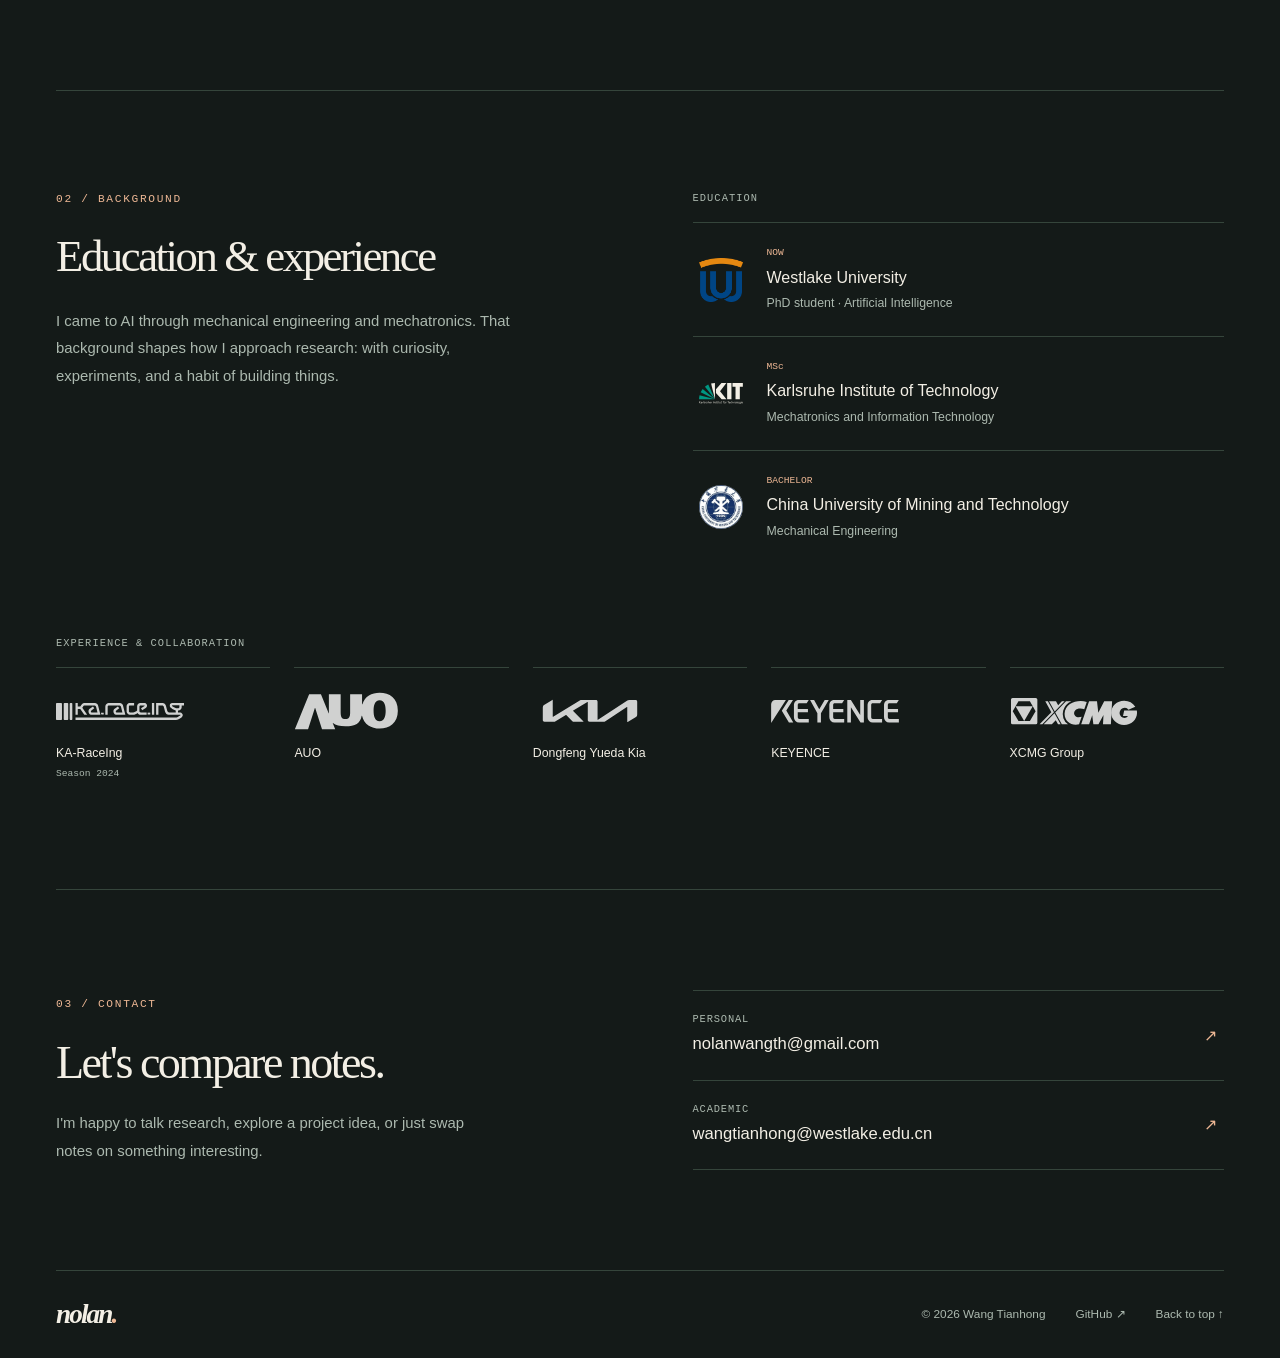
==== commit bef19b6f: "Link education entries and company marks to official homepages" ====
--- a/index.html
+++ b/index.html
@@ -13,7 +13,7 @@
   <link rel="canonical" href="https://nolanwangth.github.io/">
   <link rel="icon" type="image/svg+xml" href="data:image/svg+xml,%3Csvg xmlns='http://www.w3.org/2000/svg' viewBox='0 0 64 64'%3E%3Crect width='64' height='64' rx='14' fill='%23141a18'/%3E%3Cpath d='M18 46V18h6l16 22V18h6v28h-6L24 24v22z' fill='%23edb794'/%3E%3C/svg%3E">
   <script src="preferences.js"></script>
-  <link rel="stylesheet" href="style.css?v=2d25e6eb6362">
+  <link rel="stylesheet" href="style.css?v=5e82df2e821a">
   <script src="content.js?v=08a207dac988" defer></script>
   <script src="script.js" defer></script>
 </head>
@@ -71,25 +71,25 @@
       <div class="about-copy reveal"><p class="eyebrow" data-i18n="about.eyebrow">02 / BACKGROUND</p><h2 id="about-title" data-i18n="about.title">Education &amp; experience</h2><p data-i18n="about.intro">I came to AI through mechanical engineering and mechatronics. That background shapes how I approach research: with curiosity, experiments, and a habit of building things.</p></div>
       <div class="background-list reveal" id="background">
         <h3 class="background-label" data-i18n="about.education">Education</h3>
-        <article class="education-row">
+        <a class="education-row" href="https://www.westlake.edu.cn/" target="_blank" rel="noopener noreferrer">
           <span class="school-mark westlake-mark"><img src="assets/school-westlake.png" alt="Westlake University logo" data-i18n-alt="about.westlakeLogo" width="56" height="56" loading="lazy"></span>
           <div><span class="degree-label" data-i18n="about.now">NOW</span><h3 data-i18n="about.westlake">Westlake University</h3><p data-i18n="about.phd">PhD student · Artificial Intelligence</p></div>
-        </article>
-        <article class="education-row">
+        </a>
+        <a class="education-row" href="https://www.kit.edu/" target="_blank" rel="noopener noreferrer">
           <span class="school-mark kit-mark"><img class="kit-light" src="assets/school-kit.svg" alt="Karlsruhe Institute of Technology logo" data-i18n-alt="about.kitLogo" width="56" height="56" loading="lazy"><img class="kit-dark" src="assets/school-kit-dark.svg" alt="Karlsruhe Institute of Technology logo" data-i18n-alt="about.kitLogo" width="56" height="56" loading="lazy"></span>
           <div><span class="degree-label" data-i18n="about.msc">MSc</span><h3 data-i18n="about.kit">Karlsruhe Institute of Technology</h3><p data-i18n="about.master">Mechatronics and Information Technology</p></div>
-        </article>
-        <article class="education-row">
+        </a>
+        <a class="education-row" href="https://www.cumt.edu.cn/" target="_blank" rel="noopener noreferrer">
           <span class="school-mark cumt-mark"><img src="assets/school-cumt.jpg" alt="China University of Mining and Technology logo" data-i18n-alt="about.cumtLogo" width="56" height="56" loading="lazy"></span>
           <div><span class="degree-label" data-i18n="about.bachelorLabel">BACHELOR</span><h3 data-i18n="about.cumt">China University of Mining and Technology</h3><p data-i18n="about.bachelor">Mechanical Engineering</p></div>
-        </article>
+        </a>
       </div>
       <div class="experience-group reveal" id="experience">
         <h3 class="background-label" data-i18n="about.experience">Experience &amp; collaboration</h3>
         <ul class="experience-list">
           <li><a class="company" href="https://www.ka-raceing.de/" target="_blank" rel="noopener noreferrer"><span class="company-mark"><img src="assets/company-karaceing.svg" alt="" width="128" height="42" loading="lazy"></span><span class="company-name" data-i18n="experience.karaceing">KA-RaceIng</span><span class="company-note" data-i18n="about.season">Season 2024</span></a></li>
           <li><a class="company" href="https://auo.com/" target="_blank" rel="noopener noreferrer"><span class="company-mark"><img src="assets/company-auo.svg" alt="" width="128" height="42" loading="lazy"></span><span class="company-name" data-i18n="experience.auo">AUO</span></a></li>
-          <li><a class="company" href="https://www.kia.com/" target="_blank" rel="noopener noreferrer"><span class="company-mark"><img src="assets/company-kia.svg" alt="" width="128" height="42" loading="lazy"></span><span class="company-name" data-i18n="experience.kia">Dongfeng Yueda Kia</span></a></li>
+          <li><a class="company" href="https://www.kia.cn/" target="_blank" rel="noopener noreferrer"><span class="company-mark"><img src="assets/company-kia.svg" alt="" width="128" height="42" loading="lazy"></span><span class="company-name" data-i18n="experience.kia">Dongfeng Yueda Kia</span></a></li>
           <li><a class="company" href="https://www.keyence.com/" target="_blank" rel="noopener noreferrer"><span class="company-mark"><img src="assets/company-keyence.svg" alt="" width="128" height="42" loading="lazy"></span><span class="company-name" data-i18n="experience.keyence">KEYENCE</span></a></li>
           <li><a class="company" href="https://www.xcmgglobal.com/" target="_blank" rel="noopener noreferrer"><span class="company-mark"><img src="assets/company-xcmg.svg" alt="" width="128" height="42" loading="lazy"></span><span class="company-name" data-i18n="experience.xcmg">XCMG Group</span></a></li>
         </ul>
--- a/style.css
+++ b/style.css
@@ -142,6 +142,7 @@
 .company:hover .company-name { color: var(--accent); }
 
 .education-row h3 { font-size: 1rem; font-weight: 500; line-height: 1.45; margin-bottom: 4px; }
+.education-row:hover h3, .education-row:focus-visible h3 { color: var(--accent); }
 .education-row p { color: var(--muted); font-size: .77rem; margin-bottom: 0; }
 .contact { display: grid; grid-template-columns: minmax(0, 1fr) minmax(0, 1fr); align-items: center; gap: 9%; }
 .contact h2 { font-size: clamp(2.5rem, 3.6vw, 3.6rem); margin: 0; }
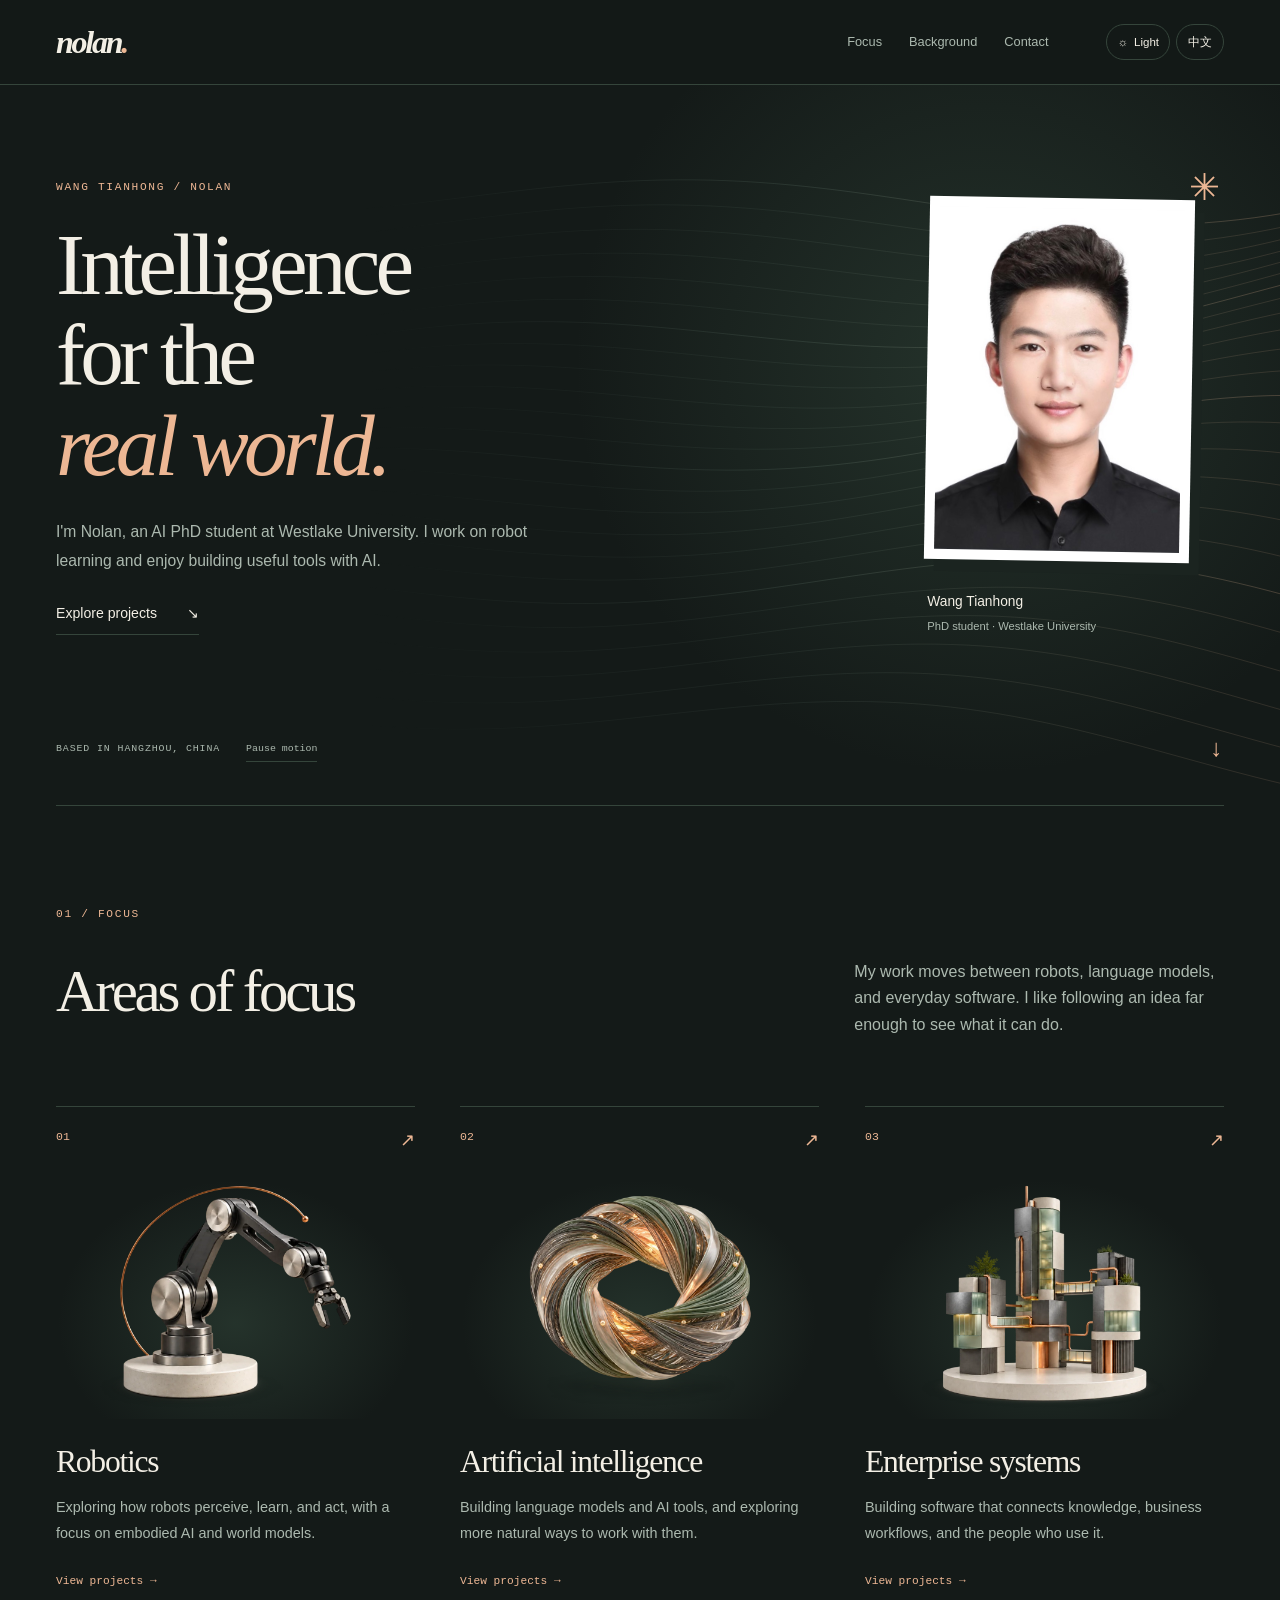
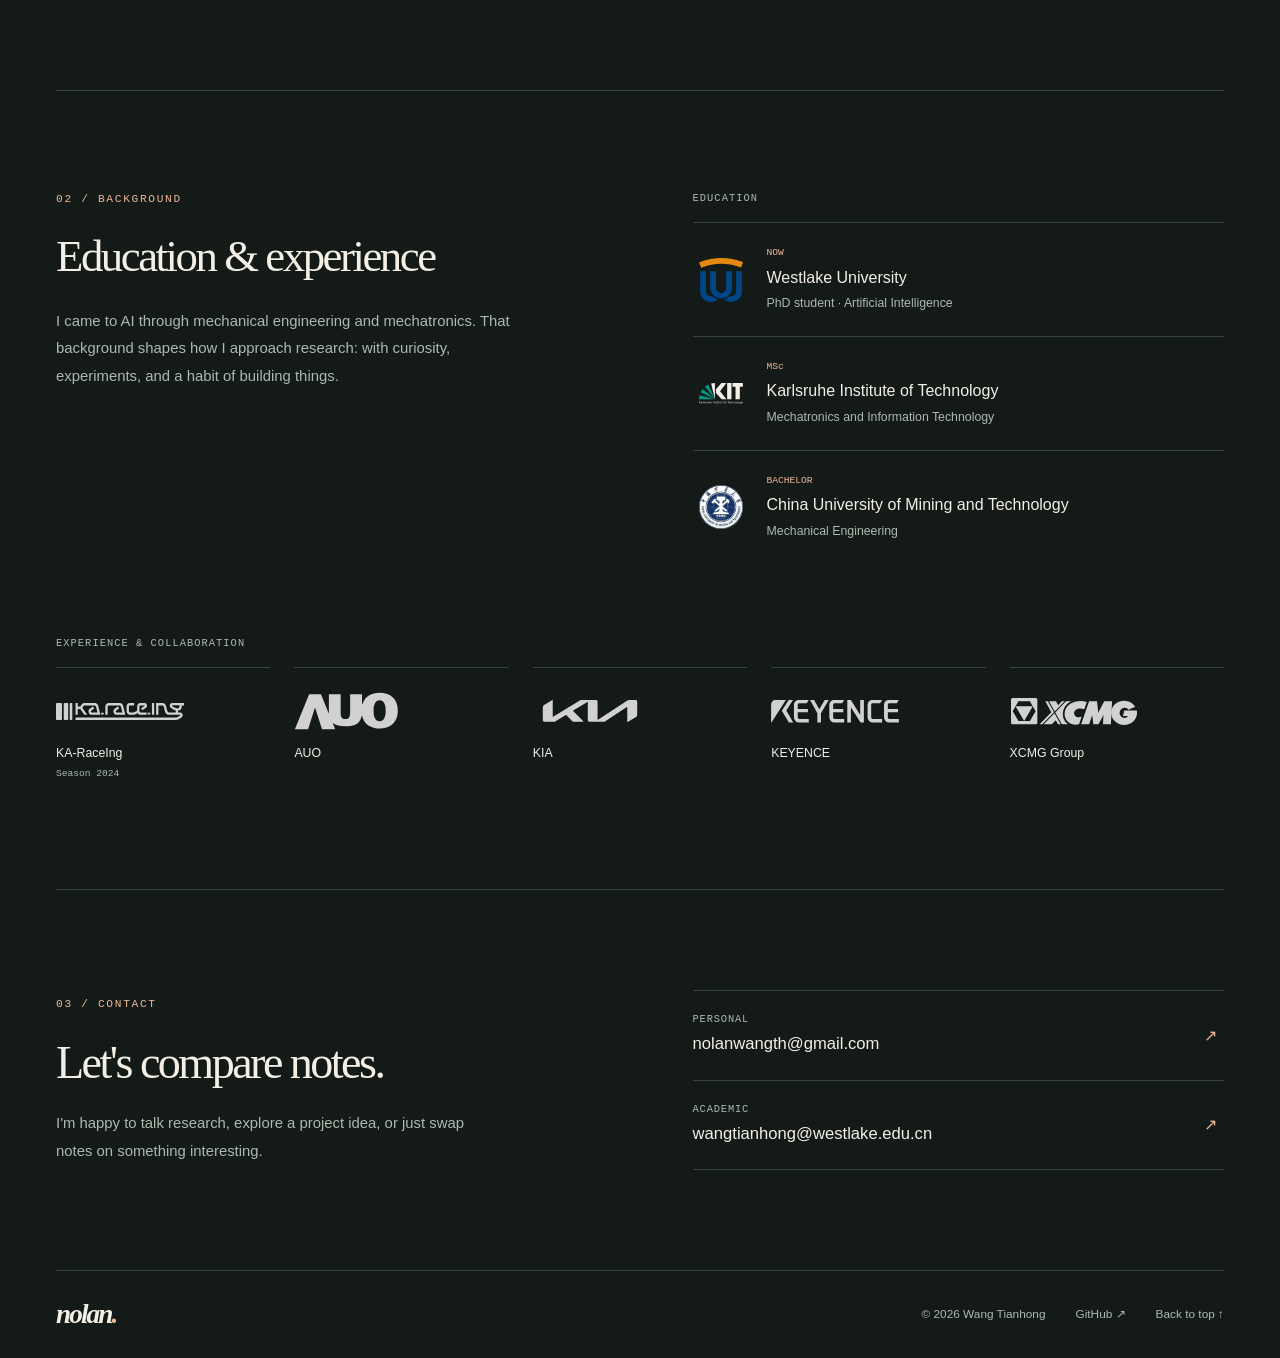
==== commit a2a4a75a: "Use KIA as the company name in both languages" ====
--- a/index.html
+++ b/index.html
@@ -14,7 +14,7 @@
   <link rel="icon" type="image/svg+xml" href="data:image/svg+xml,%3Csvg xmlns='http://www.w3.org/2000/svg' viewBox='0 0 64 64'%3E%3Crect width='64' height='64' rx='14' fill='%23141a18'/%3E%3Cpath d='M18 46V18h6l16 22V18h6v28h-6L24 24v22z' fill='%23edb794'/%3E%3C/svg%3E">
   <script src="preferences.js"></script>
   <link rel="stylesheet" href="style.css?v=5e82df2e821a">
-  <script src="content.js?v=08a207dac988" defer></script>
+  <script src="content.js?v=d6605c706a74" defer></script>
   <script src="script.js" defer></script>
 </head>
 <body>
@@ -89,7 +89,7 @@
         <ul class="experience-list">
           <li><a class="company" href="https://www.ka-raceing.de/" target="_blank" rel="noopener noreferrer"><span class="company-mark"><img src="assets/company-karaceing.svg" alt="" width="128" height="42" loading="lazy"></span><span class="company-name" data-i18n="experience.karaceing">KA-RaceIng</span><span class="company-note" data-i18n="about.season">Season 2024</span></a></li>
           <li><a class="company" href="https://auo.com/" target="_blank" rel="noopener noreferrer"><span class="company-mark"><img src="assets/company-auo.svg" alt="" width="128" height="42" loading="lazy"></span><span class="company-name" data-i18n="experience.auo">AUO</span></a></li>
-          <li><a class="company" href="https://www.kia.cn/" target="_blank" rel="noopener noreferrer"><span class="company-mark"><img src="assets/company-kia.svg" alt="" width="128" height="42" loading="lazy"></span><span class="company-name" data-i18n="experience.kia">Dongfeng Yueda Kia</span></a></li>
+          <li><a class="company" href="https://www.kia.cn/" target="_blank" rel="noopener noreferrer"><span class="company-mark"><img src="assets/company-kia.svg" alt="" width="128" height="42" loading="lazy"></span><span class="company-name" data-i18n="experience.kia">KIA</span></a></li>
           <li><a class="company" href="https://www.keyence.com/" target="_blank" rel="noopener noreferrer"><span class="company-mark"><img src="assets/company-keyence.svg" alt="" width="128" height="42" loading="lazy"></span><span class="company-name" data-i18n="experience.keyence">KEYENCE</span></a></li>
           <li><a class="company" href="https://www.xcmgglobal.com/" target="_blank" rel="noopener noreferrer"><span class="company-mark"><img src="assets/company-xcmg.svg" alt="" width="128" height="42" loading="lazy"></span><span class="company-name" data-i18n="experience.xcmg">XCMG Group</span></a></li>
         </ul>
